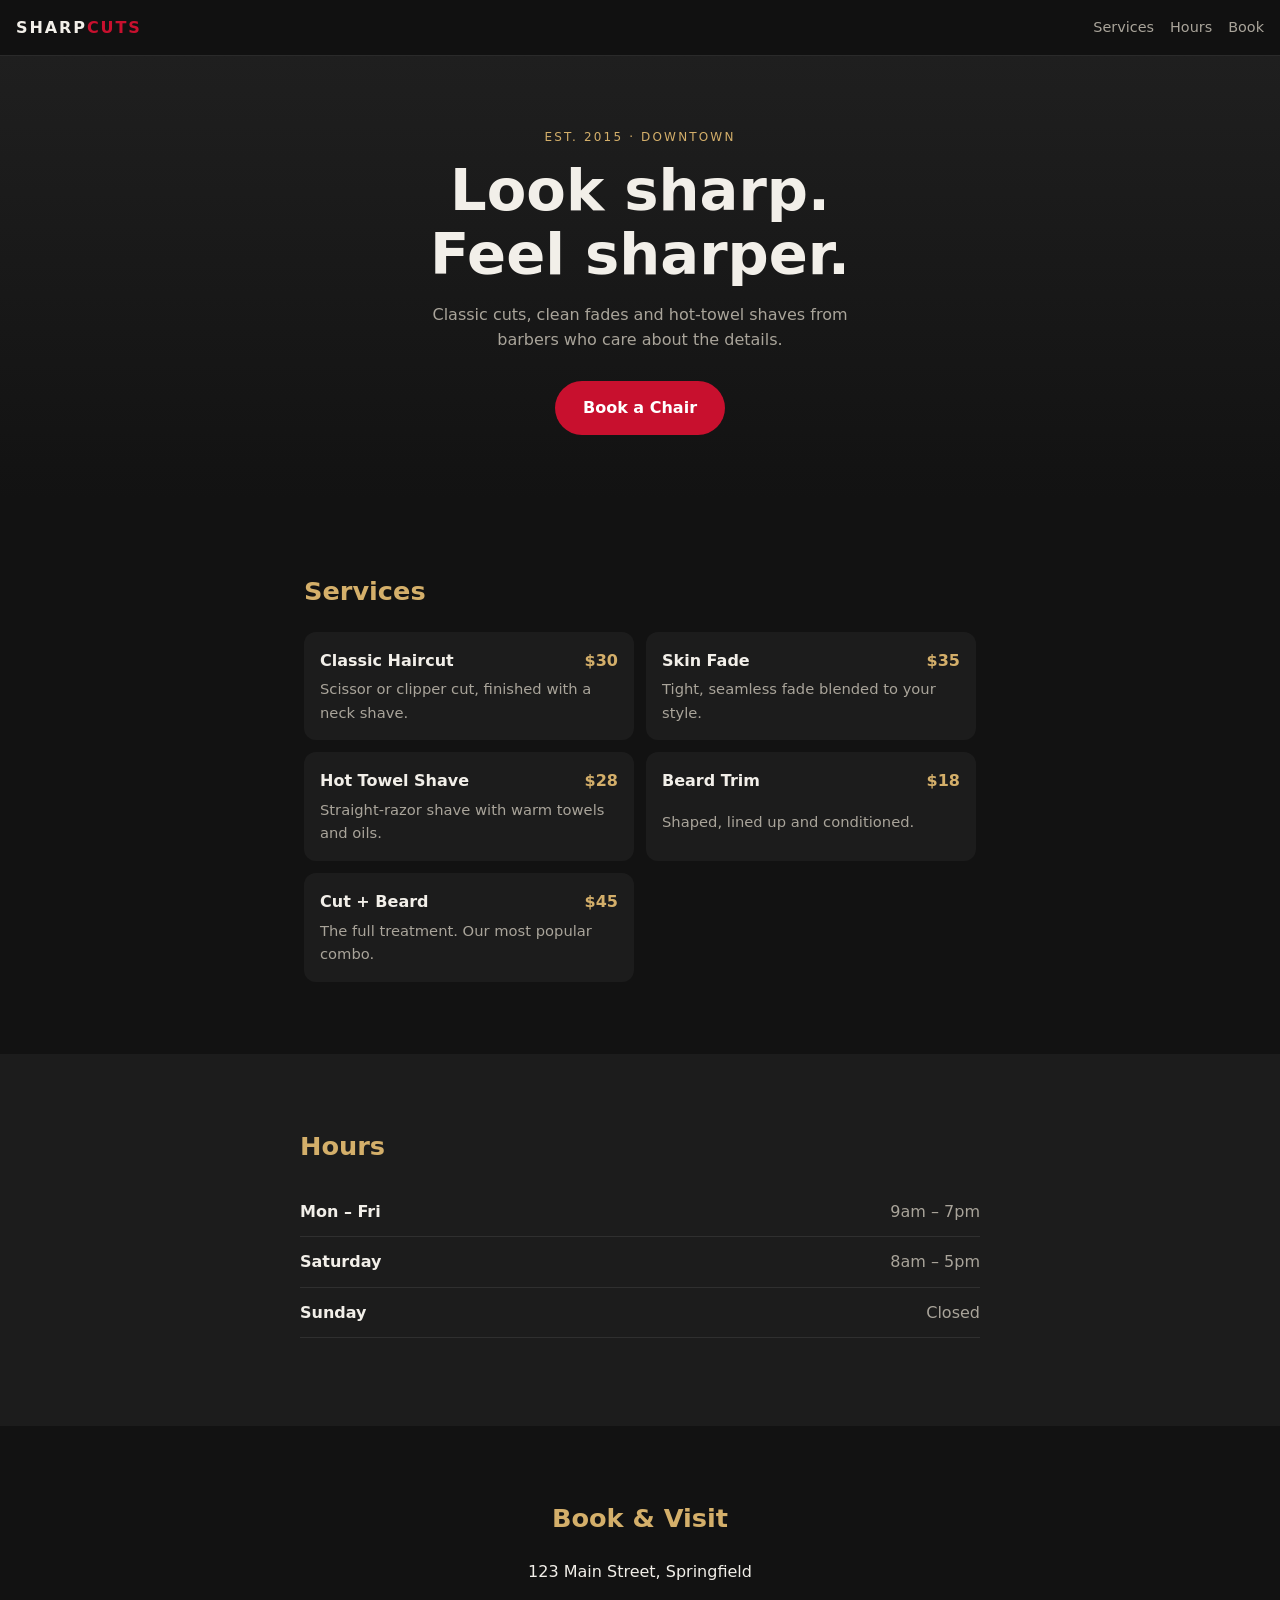
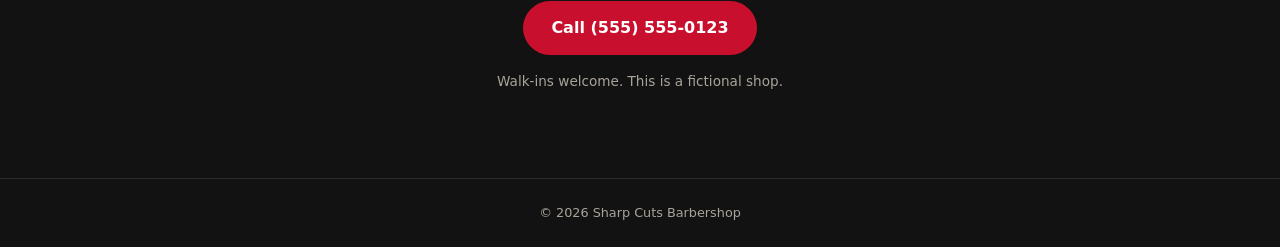
==== index.html @ c95cd63b "Add Sharp Cuts barbershop site Co-Authored-By: Claude Sonnet 5.5 <noreply@anthropic.com> Claude-Sess" ====
<!doctype html>
<html lang="en">
<head>
  <meta charset="utf-8">
  <meta name="viewport" content="width=device-width, initial-scale=1">
  <title>Sharp Cuts Barbershop</title>
  <meta name="description" content="Sharp Cuts — classic cuts, fades and hot-towel shaves.">
  <link rel="stylesheet" href="style.css">
</head>
<body>
  <header class="site-header">
    <a class="logo" href="#top">SHARP<span>CUTS</span></a>
    <nav>
      <a href="#services">Services</a>
      <a href="#hours">Hours</a>
      <a href="#contact">Book</a>
    </nav>
  </header>

  <main id="top">
    <section class="hero">
      <p class="eyebrow">Est. 2015 · Downtown</p>
      <h1>Look sharp.<br>Feel sharper.</h1>
      <p class="lead">Classic cuts, clean fades and hot-towel shaves from barbers who care about the details.</p>
      <a class="btn" href="#contact">Book a Chair</a>
    </section>

    <section id="services">
      <h2>Services</h2>
      <ul class="cards">
        <li><span>Classic Haircut</span><b>$30</b><p>Scissor or clipper cut, finished with a neck shave.</p></li>
        <li><span>Skin Fade</span><b>$35</b><p>Tight, seamless fade blended to your style.</p></li>
        <li><span>Hot Towel Shave</span><b>$28</b><p>Straight-razor shave with warm towels and oils.</p></li>
        <li><span>Beard Trim</span><b>$18</b><p>Shaped, lined up and conditioned.</p></li>
        <li><span>Cut + Beard</span><b>$45</b><p>The full treatment. Our most popular combo.</p></li>
      </ul>
    </section>

    <section id="hours" class="alt">
      <h2>Hours</h2>
      <dl class="hours">
        <div><dt>Mon – Fri</dt><dd>9am – 7pm</dd></div>
        <div><dt>Saturday</dt><dd>8am – 5pm</dd></div>
        <div><dt>Sunday</dt><dd>Closed</dd></div>
      </dl>
    </section>

    <section id="contact">
      <h2>Book &amp; Visit</h2>
      <p>123 Main Street, Springfield</p>
      <p><a class="btn" href="tel:5555550123">Call (555) 555-0123</a></p>
      <p class="note">Walk-ins welcome. This is a fictional shop.</p>
    </section>
  </main>

  <footer>© 2026 Sharp Cuts Barbershop</footer>
</body>
</html>
---- style.css ----
:root {
  --bg: #121212;
  --panel: #1c1c1c;
  --text: #f2efe9;
  --muted: #a9a49a;
  --accent: #c8102e;
  --gold: #d4af6a;
}

* { box-sizing: border-box; }

html { scroll-behavior: smooth; scroll-padding-top: 64px; }

body {
  margin: 0;
  background: var(--bg);
  color: var(--text);
  font-family: system-ui, -apple-system, "Segoe UI", Roboto, sans-serif;
  line-height: 1.6;
}

a { color: inherit; text-decoration: none; }

.site-header {
  position: sticky;
  top: 0;
  z-index: 10;
  display: flex;
  align-items: center;
  justify-content: space-between;
  padding: 0 16px;
  height: 56px;
  background: rgba(18, 18, 18, .95);
  border-bottom: 1px solid #2a2a2a;
}

.logo { font-weight: 800; letter-spacing: .12em; }
.logo span { color: var(--accent); }

nav { display: flex; gap: 16px; font-size: .9rem; color: var(--muted); }
nav a { padding: 8px 0; }

section { padding: 48px 20px; max-width: 720px; margin: 0 auto; }
.alt { max-width: none; background: var(--panel); }
.alt > * { max-width: 680px; margin-left: auto; margin-right: auto; }

.hero {
  max-width: none;
  text-align: center;
  padding: 72px 20px 64px;
  background: linear-gradient(180deg, #1f1f1f, var(--bg));
}

.eyebrow {
  color: var(--gold);
  text-transform: uppercase;
  letter-spacing: .18em;
  font-size: .75rem;
  margin: 0 0 12px;
}

h1 { font-size: clamp(2.2rem, 10vw, 3.6rem); line-height: 1.1; margin: 0 0 16px; }
h2 { font-size: 1.6rem; margin: 0 0 20px; color: var(--gold); }

.lead { color: var(--muted); max-width: 440px; margin: 0 auto 28px; }

.btn {
  display: inline-block;
  background: var(--accent);
  color: #fff;
  font-weight: 700;
  padding: 14px 28px;
  border-radius: 999px;
  min-height: 48px;
}
.btn:active { transform: scale(.97); }

.cards { list-style: none; margin: 0; padding: 0; display: grid; gap: 12px; }
.cards li {
  background: var(--panel);
  border-radius: 12px;
  padding: 16px;
  display: grid;
  grid-template-columns: 1fr auto;
  gap: 4px 12px;
}
.cards span { font-weight: 700; }
.cards b { color: var(--gold); }
.cards p { grid-column: 1 / -1; margin: 0; color: var(--muted); font-size: .92rem; }

.hours div {
  display: flex;
  justify-content: space-between;
  padding: 12px 0;
  border-bottom: 1px solid #2f2f2f;
}
.hours dt { font-weight: 600; }
.hours dd { margin: 0; color: var(--muted); }

#contact { text-align: center; }
.note { color: var(--muted); font-size: .85rem; }

footer {
  text-align: center;
  padding: 24px 16px;
  color: var(--muted);
  font-size: .8rem;
  border-top: 1px solid #2a2a2a;
}

@media (min-width: 640px) {
  .cards { grid-template-columns: 1fr 1fr; }
  section { padding: 72px 24px; }
}
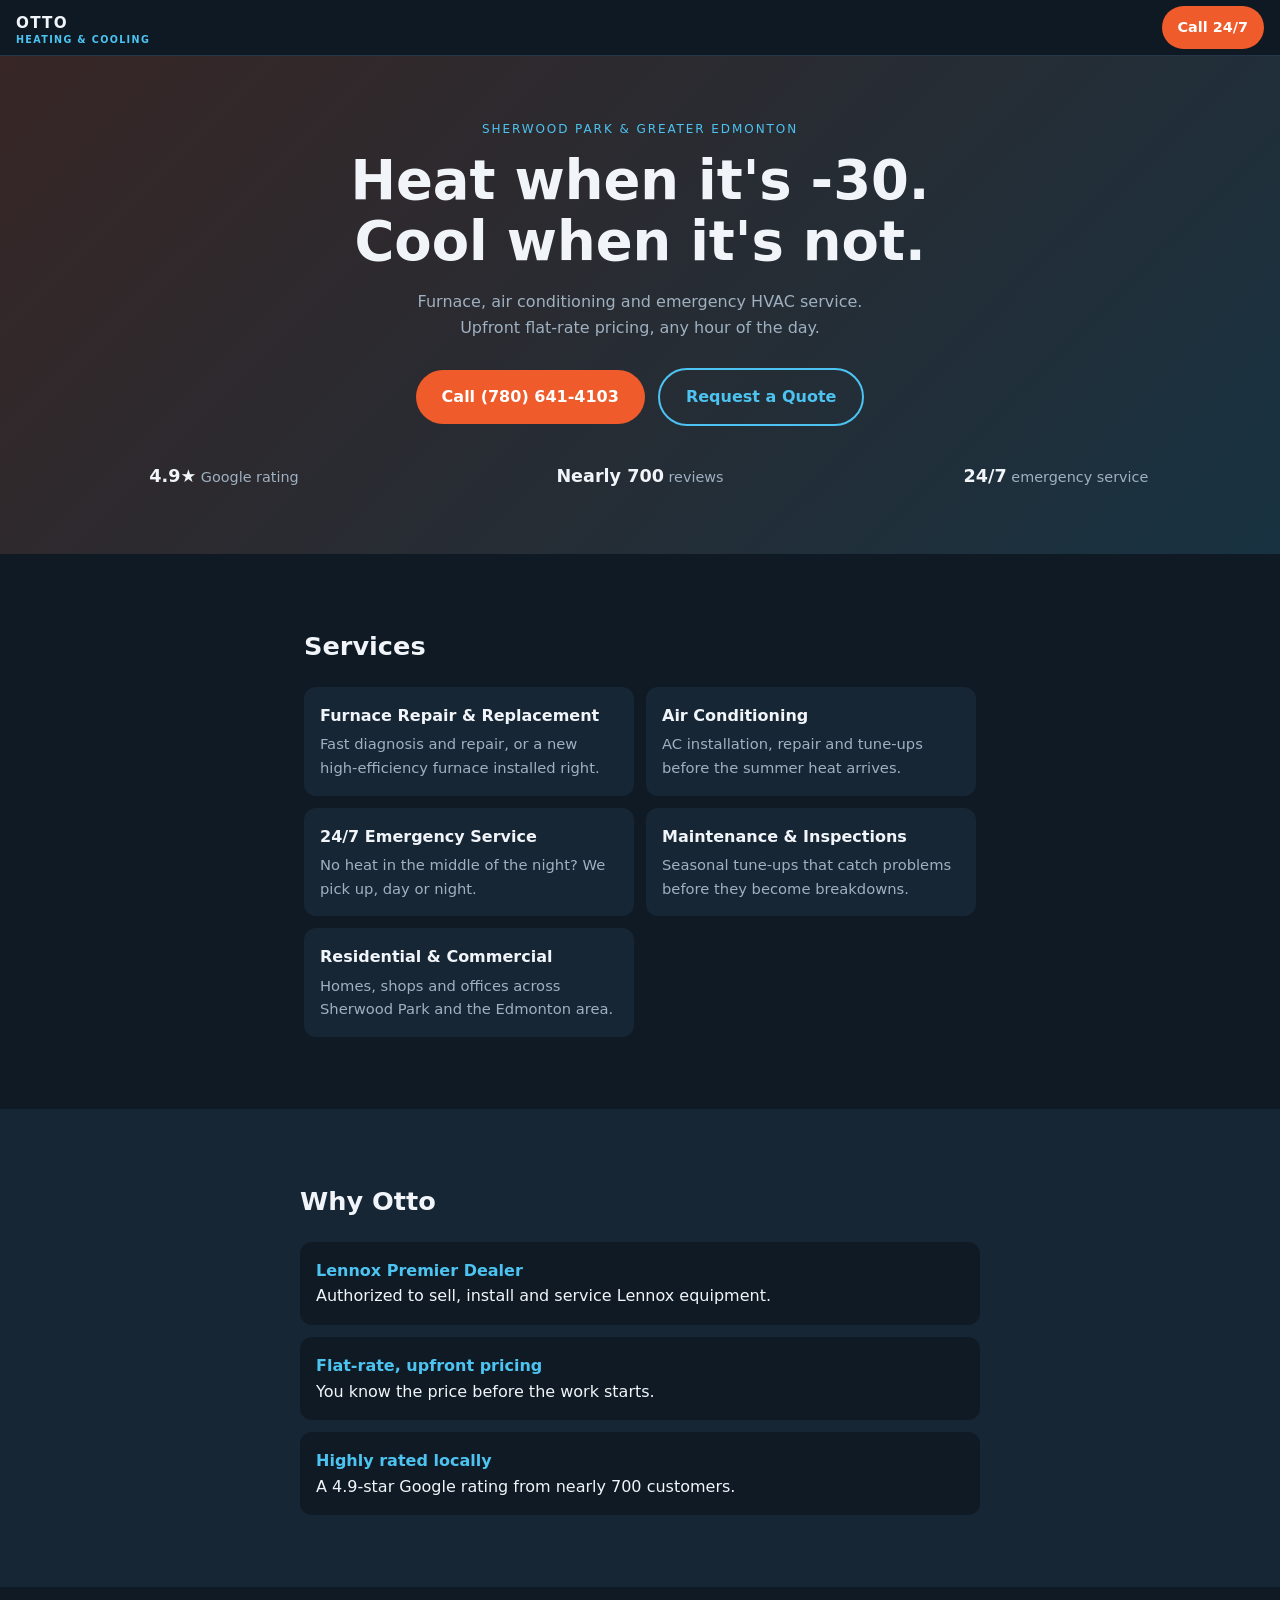
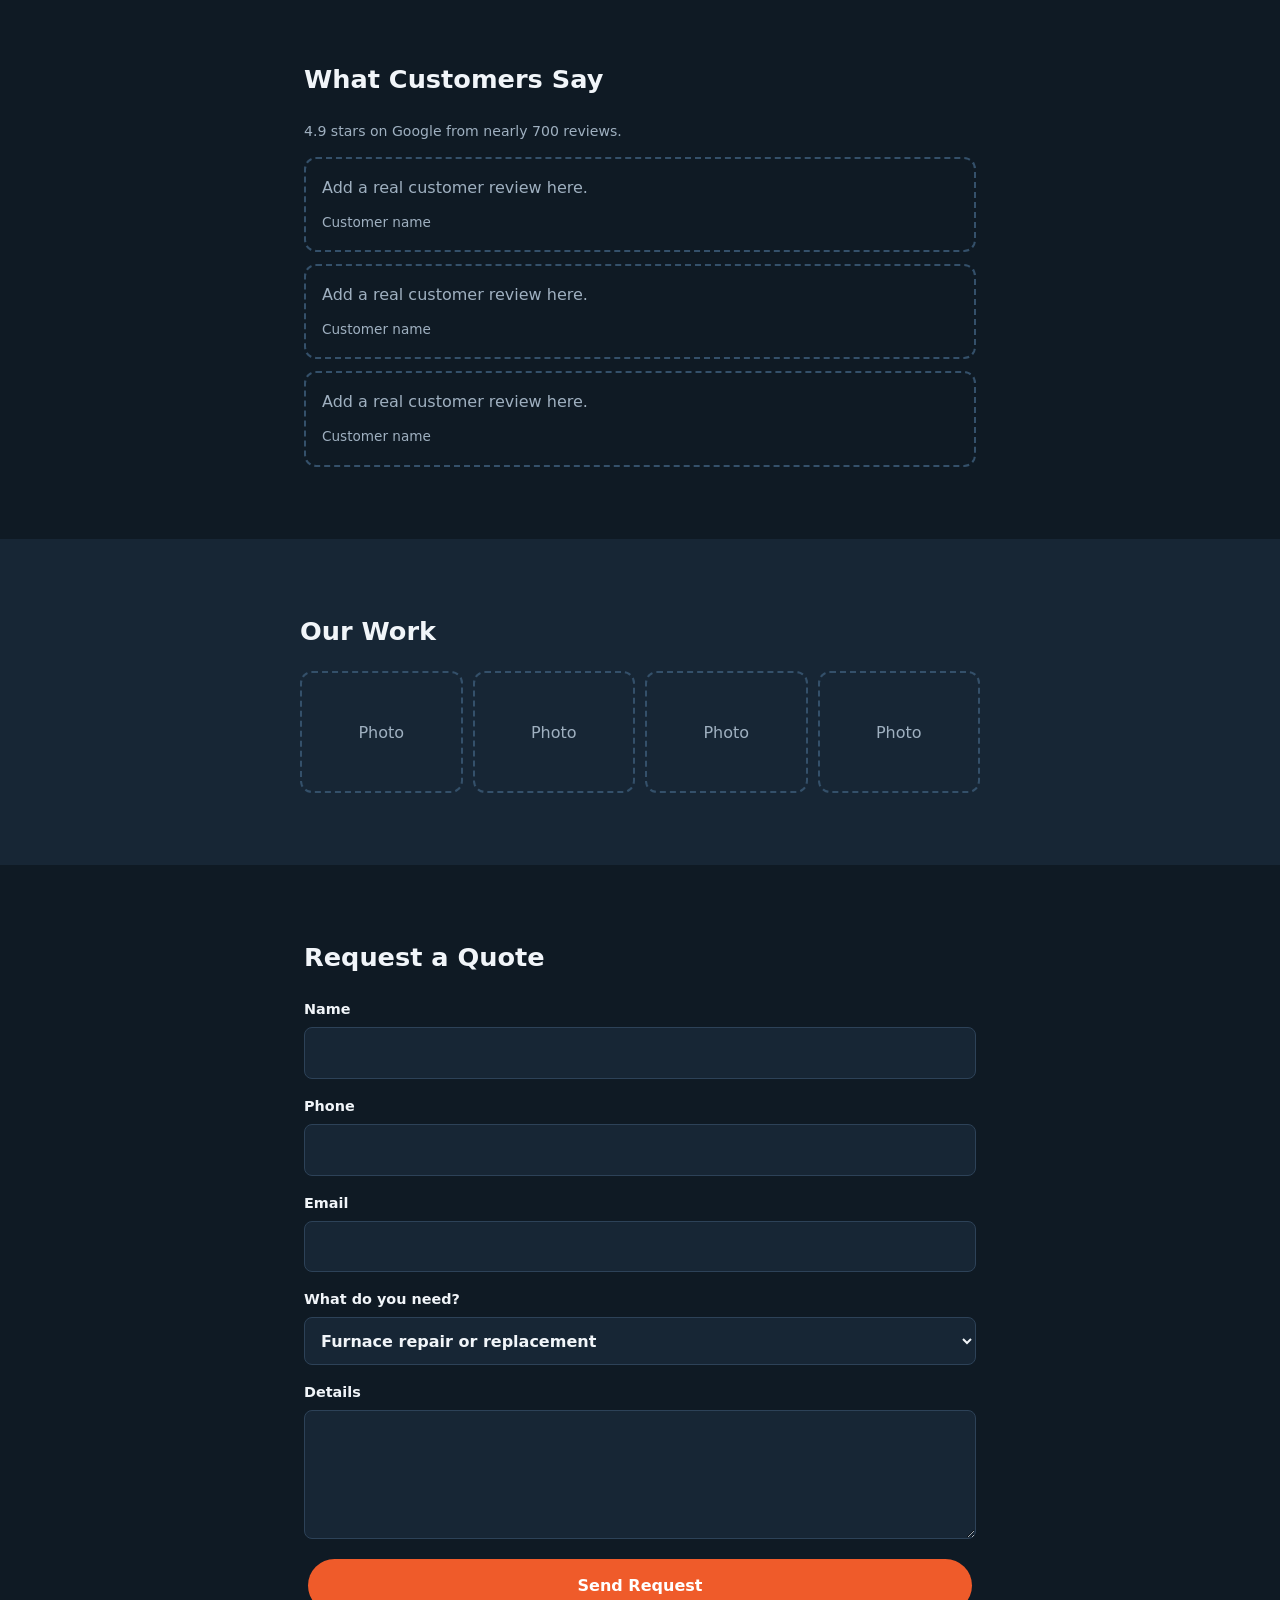
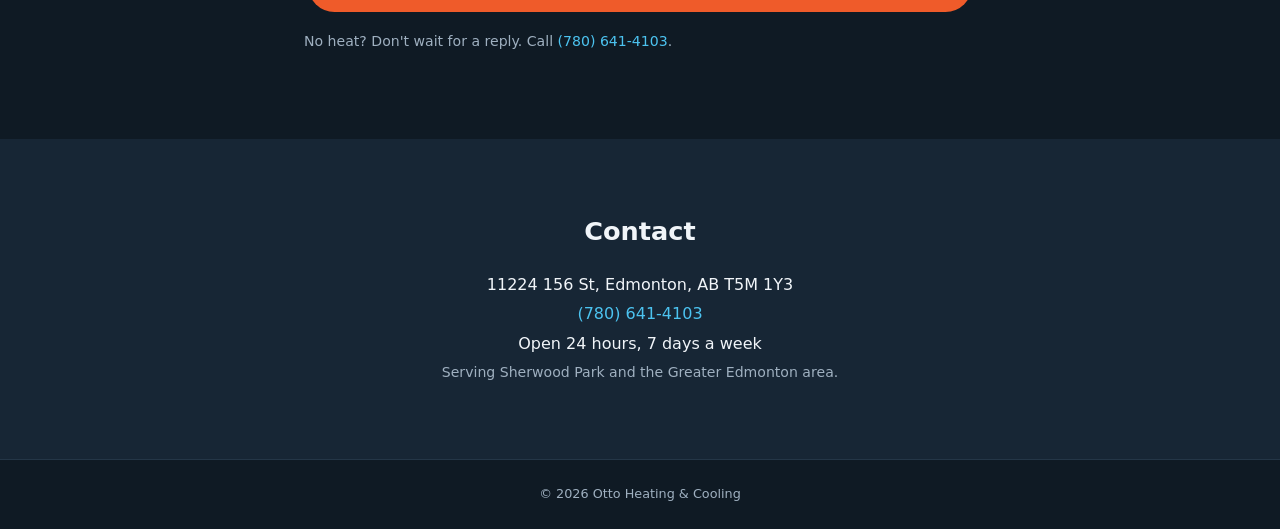
==== commit e83362ad: "Replace Sharp Cuts barbershop site with Otto Heating & Cooling Co-Authored-By: Claude Sonnet 5.5 <no" ====
--- a/index.html
+++ b/index.html
@@ -3,56 +3,99 @@
 <head>
   <meta charset="utf-8">
   <meta name="viewport" content="width=device-width, initial-scale=1">
-  <title>Sharp Cuts Barbershop</title>
-  <meta name="description" content="Sharp Cuts — classic cuts, fades and hot-towel shaves.">
+  <title>Otto Heating &amp; Cooling | HVAC in Sherwood Park &amp; Edmonton</title>
+  <meta name="description" content="24/7 furnace, air conditioning and HVAC service in Sherwood Park and Greater Edmonton. Lennox Premier Dealer. Upfront flat-rate pricing.">
   <link rel="stylesheet" href="style.css">
 </head>
 <body>
   <header class="site-header">
-    <a class="logo" href="#top">SHARP<span>CUTS</span></a>
-    <nav>
-      <a href="#services">Services</a>
-      <a href="#hours">Hours</a>
-      <a href="#contact">Book</a>
-    </nav>
+    <a class="logo" href="#top">OTTO<span>HEATING &amp; COOLING</span></a>
+    <a class="call-pill" href="tel:+17806414103" aria-label="Call Otto Heating and Cooling">Call 24/7</a>
   </header>
 
   <main id="top">
     <section class="hero">
-      <p class="eyebrow">Est. 2015 · Downtown</p>
-      <h1>Look sharp.<br>Feel sharper.</h1>
-      <p class="lead">Classic cuts, clean fades and hot-towel shaves from barbers who care about the details.</p>
-      <a class="btn" href="#contact">Book a Chair</a>
+      <p class="eyebrow">Sherwood Park &amp; Greater Edmonton</p>
+      <h1>Heat when it's -30.<br>Cool when it's not.</h1>
+      <p class="lead">Furnace, air conditioning and emergency HVAC service. Upfront flat-rate pricing, any hour of the day.</p>
+      <a class="btn" href="tel:+17806414103">Call (780) 641-4103</a>
+      <a class="btn ghost" href="#quote">Request a Quote</a>
+      <ul class="badges">
+        <li><b>4.9★</b> Google rating</li>
+        <li><b>Nearly 700</b> reviews</li>
+        <li><b>24/7</b> emergency service</li>
+      </ul>
     </section>
 
     <section id="services">
       <h2>Services</h2>
       <ul class="cards">
-        <li><span>Classic Haircut</span><b>$30</b><p>Scissor or clipper cut, finished with a neck shave.</p></li>
-        <li><span>Skin Fade</span><b>$35</b><p>Tight, seamless fade blended to your style.</p></li>
-        <li><span>Hot Towel Shave</span><b>$28</b><p>Straight-razor shave with warm towels and oils.</p></li>
-        <li><span>Beard Trim</span><b>$18</b><p>Shaped, lined up and conditioned.</p></li>
-        <li><span>Cut + Beard</span><b>$45</b><p>The full treatment. Our most popular combo.</p></li>
+        <li><span>Furnace Repair &amp; Replacement</span><p>Fast diagnosis and repair, or a new high-efficiency furnace installed right.</p></li>
+        <li><span>Air Conditioning</span><p>AC installation, repair and tune-ups before the summer heat arrives.</p></li>
+        <li><span>24/7 Emergency Service</span><p>No heat in the middle of the night? We pick up, day or night.</p></li>
+        <li><span>Maintenance &amp; Inspections</span><p>Seasonal tune-ups that catch problems before they become breakdowns.</p></li>
+        <li><span>Residential &amp; Commercial</span><p>Homes, shops and offices across Sherwood Park and the Edmonton area.</p></li>
       </ul>
     </section>
 
-    <section id="hours" class="alt">
-      <h2>Hours</h2>
-      <dl class="hours">
-        <div><dt>Mon – Fri</dt><dd>9am – 7pm</dd></div>
-        <div><dt>Saturday</dt><dd>8am – 5pm</dd></div>
-        <div><dt>Sunday</dt><dd>Closed</dd></div>
-      </dl>
+    <section class="alt">
+      <h2>Why Otto</h2>
+      <ul class="why">
+        <li><b>Lennox Premier Dealer</b> Authorized to sell, install and service Lennox equipment.</li>
+        <li><b>Flat-rate, upfront pricing</b> You know the price before the work starts.</li>
+        <li><b>Highly rated locally</b> A 4.9-star Google rating from nearly 700 customers.</li>
+      </ul>
     </section>
 
-    <section id="contact">
-      <h2>Book &amp; Visit</h2>
-      <p>123 Main Street, Springfield</p>
-      <p><a class="btn" href="tel:5555550123">Call (555) 555-0123</a></p>
-      <p class="note">Walk-ins welcome. This is a fictional shop.</p>
+    <section id="reviews">
+      <h2>What Customers Say</h2>
+      <p class="note">4.9 stars on Google from nearly 700 reviews.</p>
+      <!-- TODO: paste real Google reviews here, with the reviewer's permission/owner's OK. -->
+      <ul class="reviews">
+        <li class="placeholder"><p>Add a real customer review here.</p><span>Customer name</span></li>
+        <li class="placeholder"><p>Add a real customer review here.</p><span>Customer name</span></li>
+        <li class="placeholder"><p>Add a real customer review here.</p><span>Customer name</span></li>
+      </ul>
+    </section>
+
+    <section id="gallery" class="alt">
+      <h2>Our Work</h2>
+      <!-- TODO: drop photos into otto-hvac/images/ and swap these placeholders for <img> tags. -->
+      <div class="gallery">
+        <div class="ph">Photo</div><div class="ph">Photo</div><div class="ph">Photo</div><div class="ph">Photo</div>
+      </div>
+    </section>
+
+    <section id="quote">
+      <h2>Request a Quote</h2>
+      <form class="form" action="mailto:info@example.com" method="post" enctype="text/plain">
+        <label>Name <input type="text" name="name" autocomplete="name" required></label>
+        <label>Phone <input type="tel" name="phone" autocomplete="tel" required></label>
+        <label>Email <input type="email" name="email" autocomplete="email"></label>
+        <label>What do you need?
+          <select name="service">
+            <option>Furnace repair or replacement</option>
+            <option>Air conditioning</option>
+            <option>Emergency service</option>
+            <option>Maintenance</option>
+            <option>Something else</option>
+          </select>
+        </label>
+        <label>Details <textarea name="message" rows="4"></textarea></label>
+        <button class="btn" type="submit">Send Request</button>
+      </form>
+      <p class="note">No heat? Don't wait for a reply. Call <a href="tel:+17806414103">(780) 641-4103</a>.</p>
+    </section>
+
+    <section id="contact" class="alt">
+      <h2>Contact</h2>
+      <p>11224 156 St, Edmonton, AB T5M 1Y3</p>
+      <p><a href="tel:+17806414103">(780) 641-4103</a></p>
+      <p>Open 24 hours, 7 days a week</p>
+      <p class="note">Serving Sherwood Park and the Greater Edmonton area.</p>
     </section>
   </main>
 
-  <footer>© 2026 Sharp Cuts Barbershop</footer>
+  <footer>© 2026 Otto Heating &amp; Cooling</footer>
 </body>
 </html>
--- a/style.css
+++ b/style.css
@@ -1,14 +1,13 @@
 :root {
-  --bg: #121212;
-  --panel: #1c1c1c;
-  --text: #f2efe9;
-  --muted: #a9a49a;
-  --accent: #c8102e;
-  --gold: #d4af6a;
+  --bg: #0f1a24;
+  --panel: #172635;
+  --text: #f1f5f9;
+  --muted: #9fb0c0;
+  --fire: #ef5b2a;
+  --ice: #4cc3f0;
 }
 
 * { box-sizing: border-box; }
-
 html { scroll-behavior: smooth; scroll-padding-top: 64px; }
 
 body {
@@ -19,7 +18,7 @@
   line-height: 1.6;
 }
 
-a { color: inherit; text-decoration: none; }
+a { color: var(--ice); text-decoration: none; }
 
 .site-header {
   position: sticky;
@@ -30,15 +29,19 @@
   justify-content: space-between;
   padding: 0 16px;
   height: 56px;
-  background: rgba(18, 18, 18, .95);
-  border-bottom: 1px solid #2a2a2a;
+  background: rgba(15, 26, 36, .96);
+  border-bottom: 1px solid #243647;
 }
-
-.logo { font-weight: 800; letter-spacing: .12em; }
-.logo span { color: var(--accent); }
-
-nav { display: flex; gap: 16px; font-size: .9rem; color: var(--muted); }
-nav a { padding: 8px 0; }
+.logo { color: var(--text); font-weight: 800; letter-spacing: .08em; font-size: .95rem; }
+.logo span { display: block; font-size: .6rem; font-weight: 600; letter-spacing: .14em; color: var(--ice); line-height: 1; }
+.call-pill {
+  background: var(--fire);
+  color: #fff;
+  font-weight: 700;
+  padding: 10px 16px;
+  border-radius: 999px;
+  font-size: .9rem;
+}
 
 section { padding: 48px 20px; max-width: 720px; margin: 0 auto; }
 .alt { max-width: none; background: var(--panel); }
@@ -47,68 +50,87 @@
 .hero {
   max-width: none;
   text-align: center;
-  padding: 72px 20px 64px;
-  background: linear-gradient(180deg, #1f1f1f, var(--bg));
+  padding: 64px 20px;
+  background: linear-gradient(135deg, rgba(239,91,42,.18), rgba(76,195,240,.14)), var(--bg);
 }
-
-.eyebrow {
-  color: var(--gold);
-  text-transform: uppercase;
-  letter-spacing: .18em;
-  font-size: .75rem;
-  margin: 0 0 12px;
-}
-
-h1 { font-size: clamp(2.2rem, 10vw, 3.6rem); line-height: 1.1; margin: 0 0 16px; }
-h2 { font-size: 1.6rem; margin: 0 0 20px; color: var(--gold); }
-
-.lead { color: var(--muted); max-width: 440px; margin: 0 auto 28px; }
+.eyebrow { color: var(--ice); text-transform: uppercase; letter-spacing: .16em; font-size: .75rem; margin: 0 0 12px; }
+h1 { font-size: clamp(2rem, 9vw, 3.4rem); line-height: 1.12; margin: 0 0 16px; }
+h2 { font-size: 1.6rem; margin: 0 0 20px; }
+.lead { color: var(--muted); max-width: 460px; margin: 0 auto 24px; }
 
 .btn {
   display: inline-block;
-  background: var(--accent);
+  background: var(--fire);
   color: #fff;
+  font: inherit;
   font-weight: 700;
-  padding: 14px 28px;
+  padding: 14px 26px;
+  border: 0;
   border-radius: 999px;
   min-height: 48px;
+  margin: 4px;
+  cursor: pointer;
 }
+.btn.ghost { background: transparent; border: 2px solid var(--ice); color: var(--ice); }
 .btn:active { transform: scale(.97); }
 
-.cards { list-style: none; margin: 0; padding: 0; display: grid; gap: 12px; }
-.cards li {
+.badges {
+  list-style: none;
+  padding: 0;
+  margin: 32px 0 0;
+  display: grid;
+  gap: 8px;
+  color: var(--muted);
+  font-size: .9rem;
+}
+.badges b { color: var(--text); font-size: 1.1rem; }
+
+.cards, .why, .reviews { list-style: none; margin: 0 auto; padding: 0; display: grid; gap: 12px; }
+.cards li, .why li, .reviews li { background: var(--panel); border-radius: 12px; padding: 16px; }
+.alt .why li { background: var(--bg); }
+.cards span { font-weight: 700; display: block; }
+.cards p { margin: 4px 0 0; color: var(--muted); font-size: .92rem; }
+.why b { display: block; color: var(--ice); }
+
+.reviews .placeholder { border: 2px dashed #34506a; background: transparent; color: var(--muted); }
+.reviews p { margin: 0 0 8px; }
+.reviews span { font-size: .85rem; color: var(--muted); }
+
+.gallery { display: grid; grid-template-columns: 1fr 1fr; gap: 10px; }
+.ph {
+  aspect-ratio: 4 / 3;
+  display: grid;
+  place-items: center;
+  border: 2px dashed #34506a;
+  border-radius: 12px;
+  color: var(--muted);
+}
+.gallery img { width: 100%; height: 100%; object-fit: cover; border-radius: 12px; }
+
+.form { display: grid; gap: 16px; }
+.form label { display: grid; gap: 6px; font-size: .9rem; font-weight: 600; }
+.form input, .form select, .form textarea {
+  width: 100%;
+  font: inherit;
+  font-size: 16px; /* prevents iOS zoom on focus */
+  color: var(--text);
   background: var(--panel);
-  border-radius: 12px;
-  padding: 16px;
-  display: grid;
-  grid-template-columns: 1fr auto;
-  gap: 4px 12px;
+  border: 1px solid #2d4258;
+  border-radius: 8px;
+  padding: 12px;
+  min-height: 48px;
 }
-.cards span { font-weight: 700; }
-.cards b { color: var(--gold); }
-.cards p { grid-column: 1 / -1; margin: 0; color: var(--muted); font-size: .92rem; }
-
-.hours div {
-  display: flex;
-  justify-content: space-between;
-  padding: 12px 0;
-  border-bottom: 1px solid #2f2f2f;
-}
-.hours dt { font-weight: 600; }
-.hours dd { margin: 0; color: var(--muted); }
+.form input:focus, .form select:focus, .form textarea:focus { outline: 2px solid var(--ice); outline-offset: 1px; }
 
 #contact { text-align: center; }
-.note { color: var(--muted); font-size: .85rem; }
+#contact p { margin: 4px auto; }
+.note { color: var(--muted); font-size: .88rem; }
 
-footer {
-  text-align: center;
-  padding: 24px 16px;
-  color: var(--muted);
-  font-size: .8rem;
-  border-top: 1px solid #2a2a2a;
-}
+footer { text-align: center; padding: 24px 16px; color: var(--muted); font-size: .8rem; border-top: 1px solid #243647; }
 
 @media (min-width: 640px) {
   .cards { grid-template-columns: 1fr 1fr; }
+  .badges { grid-template-columns: repeat(3, 1fr); }
+  .gallery { grid-template-columns: repeat(4, 1fr); }
   section { padding: 72px 24px; }
 }
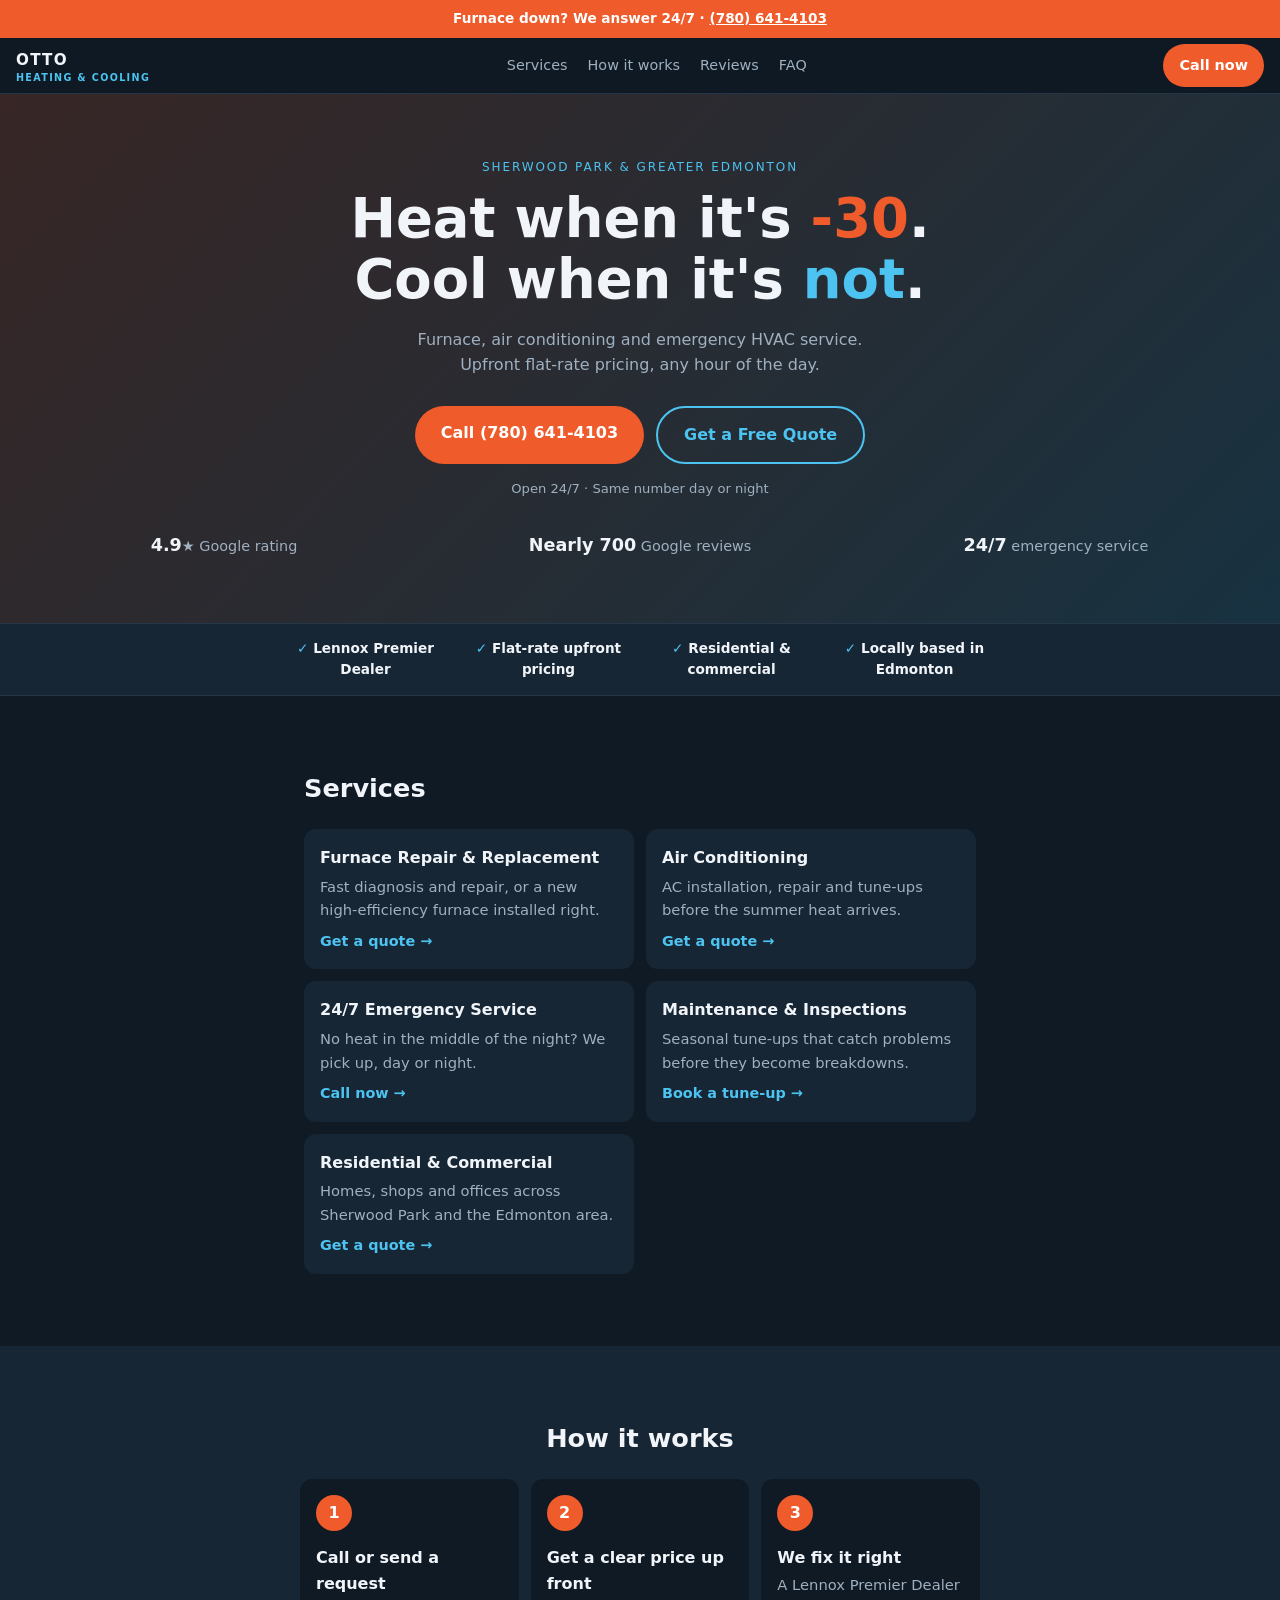
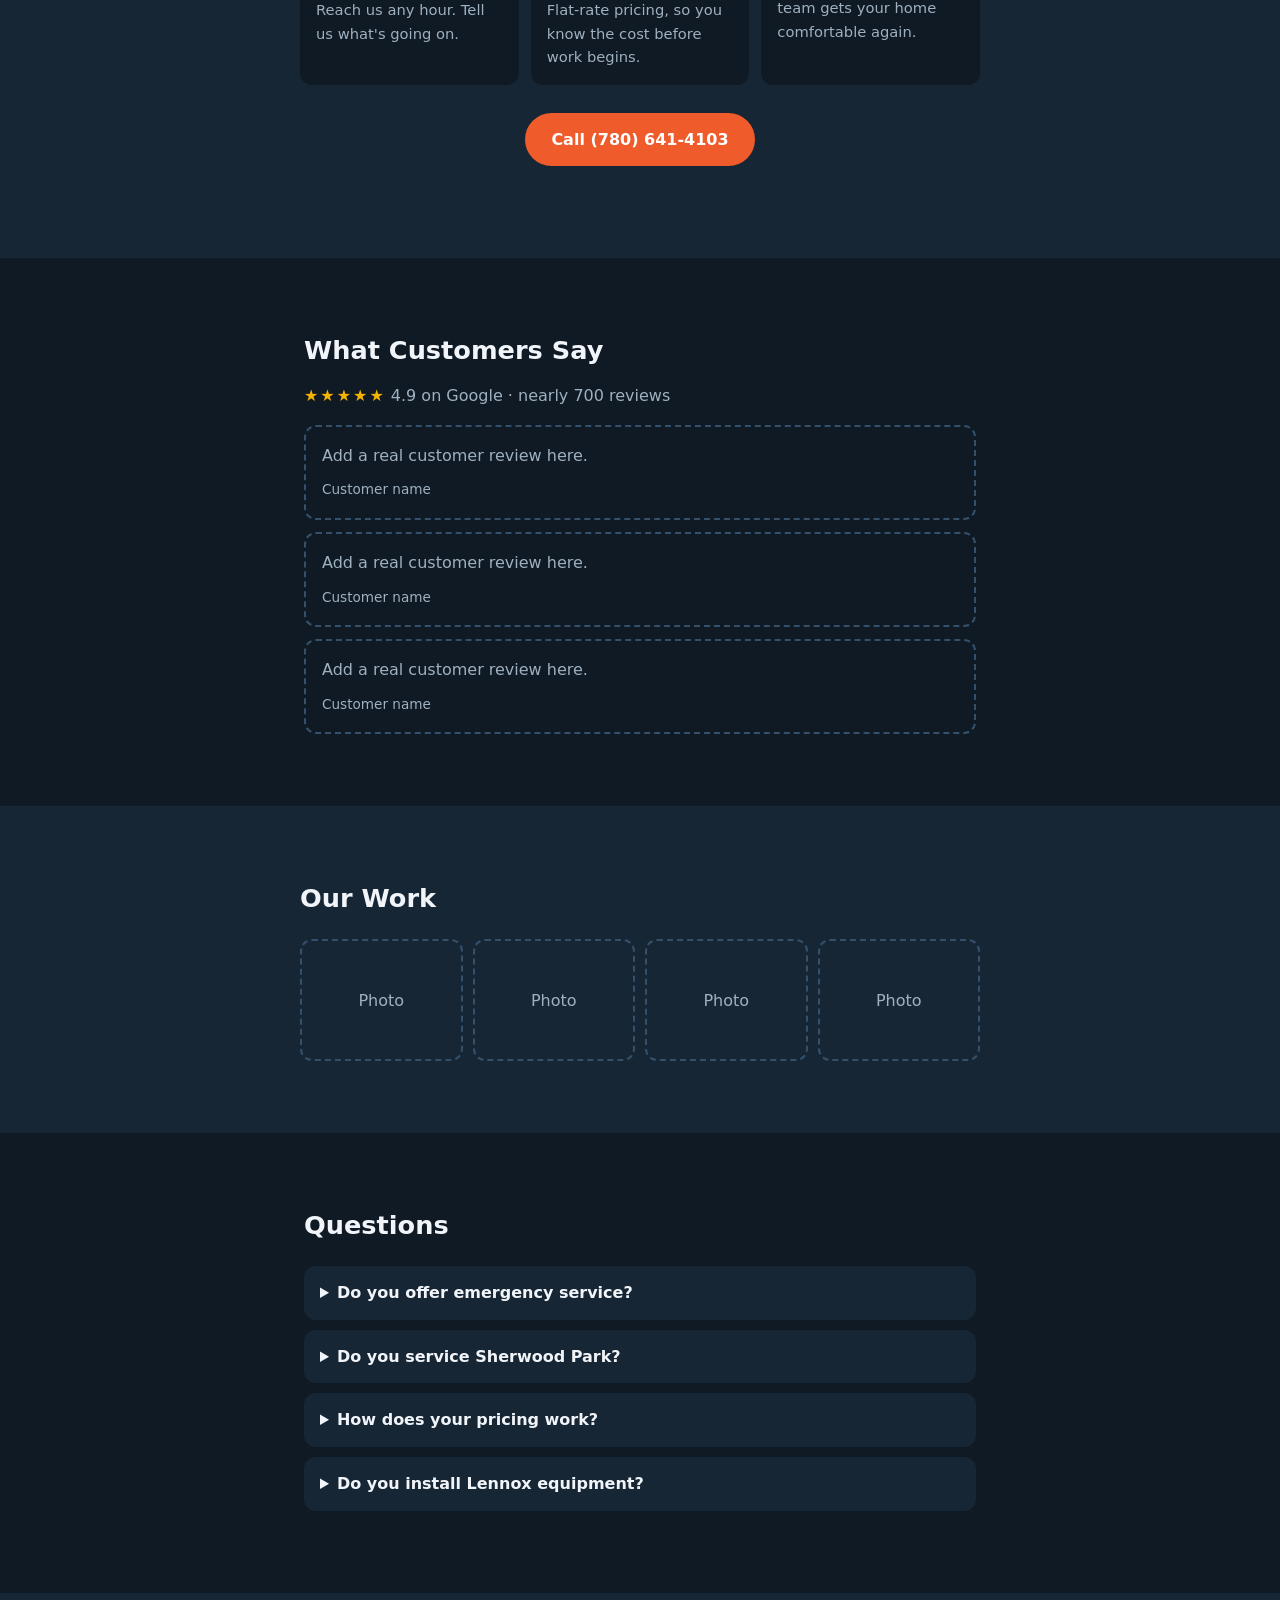
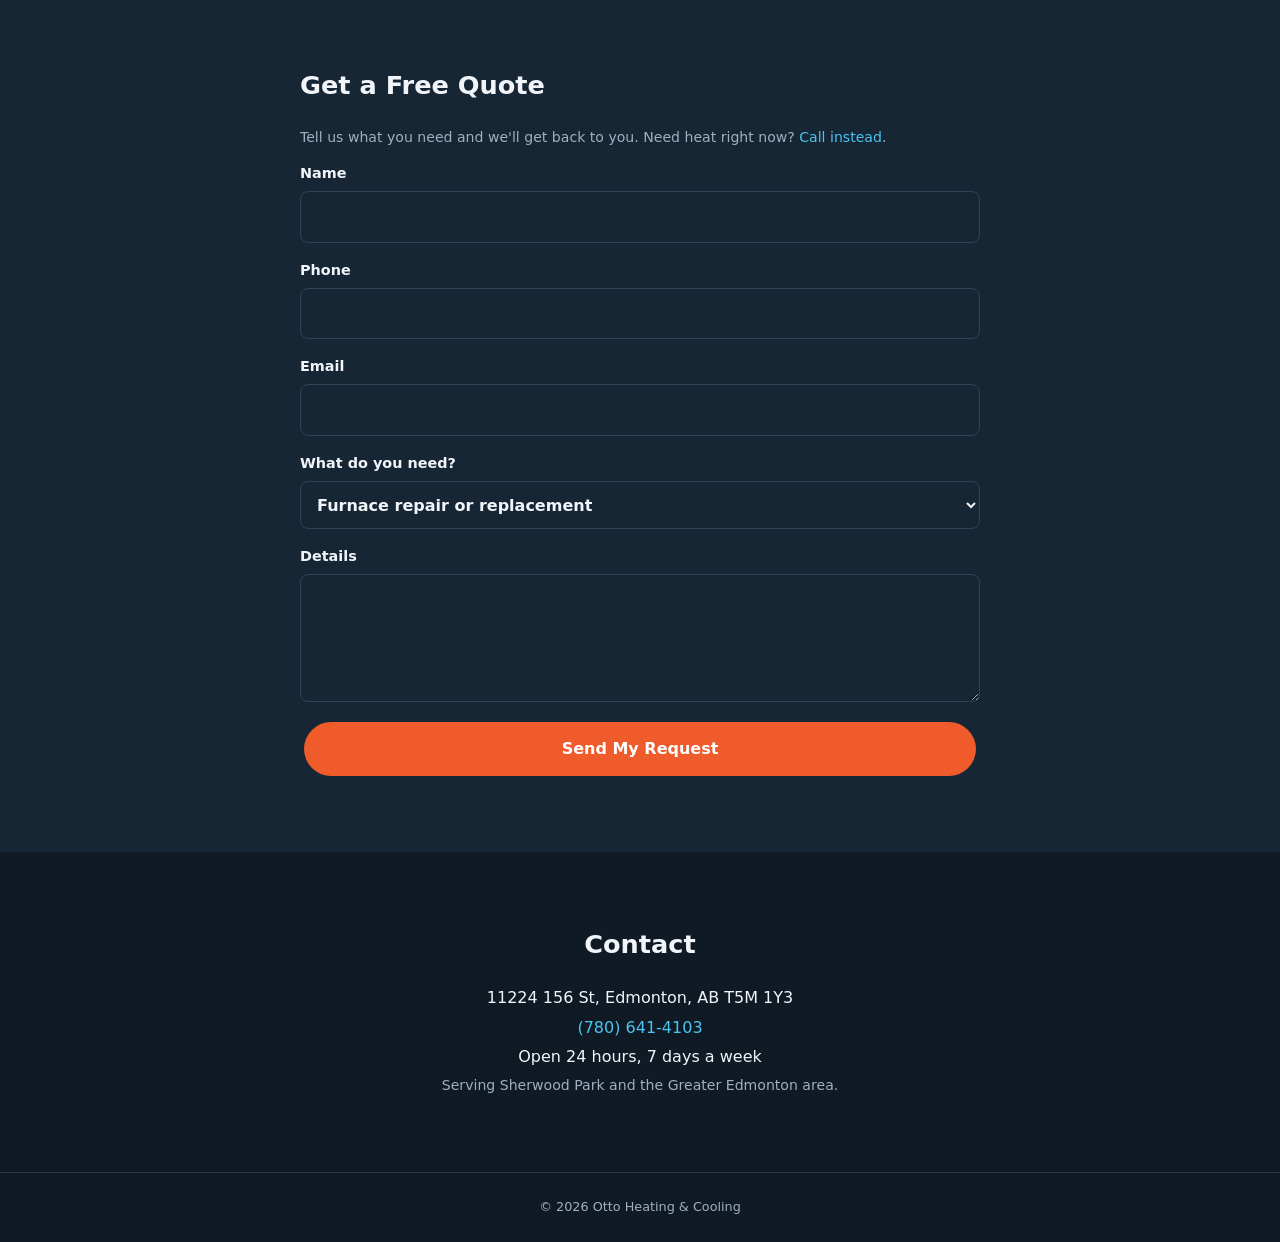
==== commit a66c2e63: "Add animations and conversion-focused sections to Otto site Co-Authored-By: Claude Sonnet 5.5 <norep" ====
--- a/index.html
+++ b/index.html
@@ -6,69 +6,102 @@
   <title>Otto Heating &amp; Cooling | HVAC in Sherwood Park &amp; Edmonton</title>
   <meta name="description" content="24/7 furnace, air conditioning and HVAC service in Sherwood Park and Greater Edmonton. Lennox Premier Dealer. Upfront flat-rate pricing.">
   <link rel="stylesheet" href="style.css">
+  <script src="script.js" defer></script>
 </head>
 <body>
+  <div class="topbar">Furnace down? We answer 24/7 · <a href="tel:+17806414103">(780) 641-4103</a></div>
+
   <header class="site-header">
     <a class="logo" href="#top">OTTO<span>HEATING &amp; COOLING</span></a>
-    <a class="call-pill" href="tel:+17806414103" aria-label="Call Otto Heating and Cooling">Call 24/7</a>
+    <nav class="nav" aria-label="Main">
+      <a href="#services">Services</a>
+      <a href="#how">How it works</a>
+      <a href="#reviews">Reviews</a>
+      <a href="#faq">FAQ</a>
+    </nav>
+    <a class="call-pill" href="tel:+17806414103" aria-label="Call Otto Heating and Cooling">Call now</a>
   </header>
 
   <main id="top">
     <section class="hero">
-      <p class="eyebrow">Sherwood Park &amp; Greater Edmonton</p>
-      <h1>Heat when it's -30.<br>Cool when it's not.</h1>
-      <p class="lead">Furnace, air conditioning and emergency HVAC service. Upfront flat-rate pricing, any hour of the day.</p>
-      <a class="btn" href="tel:+17806414103">Call (780) 641-4103</a>
-      <a class="btn ghost" href="#quote">Request a Quote</a>
-      <ul class="badges">
-        <li><b>4.9★</b> Google rating</li>
-        <li><b>Nearly 700</b> reviews</li>
+      <p class="eyebrow fade-in">Sherwood Park &amp; Greater Edmonton</p>
+      <h1 class="fade-in d1">Heat when it's <span class="fire">-30</span>.<br>Cool when it's <span class="ice">not</span>.</h1>
+      <p class="lead fade-in d2">Furnace, air conditioning and emergency HVAC service. Upfront flat-rate pricing, any hour of the day.</p>
+      <div class="cta fade-in d3">
+        <a class="btn pulse" href="tel:+17806414103">Call (780) 641-4103</a>
+        <a class="btn ghost" href="#quote">Get a Free Quote</a>
+      </div>
+      <p class="micro fade-in d3">Open 24/7 · Same number day or night</p>
+      <ul class="badges fade-in d4">
+        <li><b>4.9</b>★ Google rating</li>
+        <li><b>Nearly 700</b> Google reviews</li>
         <li><b>24/7</b> emergency service</li>
       </ul>
     </section>
 
-    <section id="services">
-      <h2>Services</h2>
-      <ul class="cards">
-        <li><span>Furnace Repair &amp; Replacement</span><p>Fast diagnosis and repair, or a new high-efficiency furnace installed right.</p></li>
-        <li><span>Air Conditioning</span><p>AC installation, repair and tune-ups before the summer heat arrives.</p></li>
-        <li><span>24/7 Emergency Service</span><p>No heat in the middle of the night? We pick up, day or night.</p></li>
-        <li><span>Maintenance &amp; Inspections</span><p>Seasonal tune-ups that catch problems before they become breakdowns.</p></li>
-        <li><span>Residential &amp; Commercial</span><p>Homes, shops and offices across Sherwood Park and the Edmonton area.</p></li>
+    <section class="trust">
+      <ul class="trust-row reveal">
+        <li>Lennox Premier Dealer</li>
+        <li>Flat-rate upfront pricing</li>
+        <li>Residential &amp; commercial</li>
+        <li>Locally based in Edmonton</li>
       </ul>
     </section>
 
-    <section class="alt">
-      <h2>Why Otto</h2>
-      <ul class="why">
-        <li><b>Lennox Premier Dealer</b> Authorized to sell, install and service Lennox equipment.</li>
-        <li><b>Flat-rate, upfront pricing</b> You know the price before the work starts.</li>
-        <li><b>Highly rated locally</b> A 4.9-star Google rating from nearly 700 customers.</li>
+    <section id="services">
+      <h2 class="reveal">Services</h2>
+      <ul class="cards">
+        <li class="reveal"><span>Furnace Repair &amp; Replacement</span><p>Fast diagnosis and repair, or a new high-efficiency furnace installed right.</p><a href="#quote">Get a quote →</a></li>
+        <li class="reveal"><span>Air Conditioning</span><p>AC installation, repair and tune-ups before the summer heat arrives.</p><a href="#quote">Get a quote →</a></li>
+        <li class="reveal"><span>24/7 Emergency Service</span><p>No heat in the middle of the night? We pick up, day or night.</p><a href="tel:+17806414103">Call now →</a></li>
+        <li class="reveal"><span>Maintenance &amp; Inspections</span><p>Seasonal tune-ups that catch problems before they become breakdowns.</p><a href="#quote">Book a tune-up →</a></li>
+        <li class="reveal"><span>Residential &amp; Commercial</span><p>Homes, shops and offices across Sherwood Park and the Edmonton area.</p><a href="#quote">Get a quote →</a></li>
       </ul>
     </section>
 
+    <section id="how" class="alt">
+      <h2 class="reveal">How it works</h2>
+      <ol class="steps">
+        <li class="reveal"><b>1</b><div><strong>Call or send a request</strong><p>Reach us any hour. Tell us what's going on.</p></div></li>
+        <li class="reveal"><b>2</b><div><strong>Get a clear price up front</strong><p>Flat-rate pricing, so you know the cost before work begins.</p></div></li>
+        <li class="reveal"><b>3</b><div><strong>We fix it right</strong><p>A Lennox Premier Dealer team gets your home comfortable again.</p></div></li>
+      </ol>
+      <p class="reveal"><a class="btn" href="tel:+17806414103">Call (780) 641-4103</a></p>
+    </section>
+
     <section id="reviews">
-      <h2>What Customers Say</h2>
-      <p class="note">4.9 stars on Google from nearly 700 reviews.</p>
-      <!-- TODO: paste real Google reviews here, with the reviewer's permission/owner's OK. -->
+      <h2 class="reveal">What Customers Say</h2>
+      <p class="rating reveal"><span class="stars" aria-hidden="true">★★★★★</span> 4.9 on Google · nearly 700 reviews</p>
+      <!-- TODO: paste real Google reviews here, with the owner's OK. -->
       <ul class="reviews">
-        <li class="placeholder"><p>Add a real customer review here.</p><span>Customer name</span></li>
-        <li class="placeholder"><p>Add a real customer review here.</p><span>Customer name</span></li>
-        <li class="placeholder"><p>Add a real customer review here.</p><span>Customer name</span></li>
+        <li class="placeholder reveal"><p>Add a real customer review here.</p><span>Customer name</span></li>
+        <li class="placeholder reveal"><p>Add a real customer review here.</p><span>Customer name</span></li>
+        <li class="placeholder reveal"><p>Add a real customer review here.</p><span>Customer name</span></li>
       </ul>
     </section>
 
     <section id="gallery" class="alt">
-      <h2>Our Work</h2>
-      <!-- TODO: drop photos into otto-hvac/images/ and swap these placeholders for <img> tags. -->
+      <h2 class="reveal">Our Work</h2>
+      <!-- TODO: drop photos into an images/ folder and swap these placeholders for <img> tags. -->
       <div class="gallery">
-        <div class="ph">Photo</div><div class="ph">Photo</div><div class="ph">Photo</div><div class="ph">Photo</div>
+        <div class="ph reveal">Photo</div><div class="ph reveal">Photo</div><div class="ph reveal">Photo</div><div class="ph reveal">Photo</div>
       </div>
     </section>
 
-    <section id="quote">
-      <h2>Request a Quote</h2>
-      <form class="form" action="mailto:info@example.com" method="post" enctype="text/plain">
+    <section id="faq">
+      <h2 class="reveal">Questions</h2>
+      <div class="faq reveal">
+        <details><summary>Do you offer emergency service?</summary><p>Yes. We're open 24 hours a day, 7 days a week. Call (780) 641-4103.</p></details>
+        <details><summary>Do you service Sherwood Park?</summary><p>Yes. We're based in Edmonton and serve Sherwood Park and the Greater Edmonton area.</p></details>
+        <details><summary>How does your pricing work?</summary><p>We use flat-rate, upfront pricing, so you know the price before the work starts.</p></details>
+        <details><summary>Do you install Lennox equipment?</summary><p>Yes. We're a Lennox Premier Dealer.</p></details>
+      </div>
+    </section>
+
+    <section id="quote" class="alt">
+      <h2 class="reveal">Get a Free Quote</h2>
+      <p class="note reveal">Tell us what you need and we'll get back to you. Need heat right now? <a href="tel:+17806414103">Call instead</a>.</p>
+      <form class="form reveal" id="quote-form" action="mailto:info@example.com" method="post" enctype="text/plain">
         <label>Name <input type="text" name="name" autocomplete="name" required></label>
         <label>Phone <input type="tel" name="phone" autocomplete="tel" required></label>
         <label>Email <input type="email" name="email" autocomplete="email"></label>
@@ -82,20 +115,21 @@
           </select>
         </label>
         <label>Details <textarea name="message" rows="4"></textarea></label>
-        <button class="btn" type="submit">Send Request</button>
+        <button class="btn" type="submit">Send My Request</button>
       </form>
-      <p class="note">No heat? Don't wait for a reply. Call <a href="tel:+17806414103">(780) 641-4103</a>.</p>
     </section>
 
-    <section id="contact" class="alt">
-      <h2>Contact</h2>
-      <p>11224 156 St, Edmonton, AB T5M 1Y3</p>
-      <p><a href="tel:+17806414103">(780) 641-4103</a></p>
-      <p>Open 24 hours, 7 days a week</p>
-      <p class="note">Serving Sherwood Park and the Greater Edmonton area.</p>
+    <section id="contact">
+      <h2 class="reveal">Contact</h2>
+      <p class="reveal">11224 156 St, Edmonton, AB T5M 1Y3</p>
+      <p class="reveal"><a href="tel:+17806414103">(780) 641-4103</a></p>
+      <p class="reveal">Open 24 hours, 7 days a week</p>
+      <p class="note reveal">Serving Sherwood Park and the Greater Edmonton area.</p>
     </section>
   </main>
 
   <footer>© 2026 Otto Heating &amp; Cooling</footer>
+
+  <a class="sticky-call" href="tel:+17806414103" aria-label="Call Otto Heating and Cooling now">📞 Call now · 24/7</a>
 </body>
 </html>
--- a/style.css
+++ b/style.css
@@ -134,3 +134,102 @@
   .gallery { grid-template-columns: repeat(4, 1fr); }
   section { padding: 72px 24px; }
 }
+
+/* ---- Conversion + animation additions ---- */
+body { padding-bottom: 72px; } /* room for the sticky call bar on phones */
+
+.topbar {
+  background: var(--fire);
+  color: #fff;
+  text-align: center;
+  font-size: .85rem;
+  font-weight: 600;
+  padding: 8px 12px;
+}
+.topbar a { color: #fff; text-decoration: underline; }
+
+.nav { display: none; gap: 20px; font-size: .9rem; }
+.nav a { color: var(--muted); }
+.nav a:hover { color: var(--text); }
+
+.fire { color: var(--fire); }
+.ice { color: var(--ice); }
+.cta { display: flex; flex-wrap: wrap; justify-content: center; gap: 4px; }
+.micro { color: var(--muted); font-size: .82rem; margin: 10px 0 0; }
+
+/* Hero entrance */
+.fade-in { opacity: 0; transform: translateY(14px); animation: rise .7s ease forwards; }
+.fade-in.d1 { animation-delay: .1s; }
+.fade-in.d2 { animation-delay: .2s; }
+.fade-in.d3 { animation-delay: .3s; }
+.fade-in.d4 { animation-delay: .4s; }
+@keyframes rise { to { opacity: 1; transform: none; } }
+
+/* Gentle pulse on the main call button */
+.btn.pulse { animation: pulse 2.4s ease-out infinite; }
+@keyframes pulse {
+  0% { box-shadow: 0 0 0 0 rgba(239, 91, 42, .55); }
+  70%, 100% { box-shadow: 0 0 0 16px rgba(239, 91, 42, 0); }
+}
+.btn { transition: transform .15s ease, filter .15s ease; }
+.btn:hover { filter: brightness(1.1); }
+
+/* Scroll reveal (only active when script.js adds .js-reveal) */
+.js-reveal .reveal { opacity: 0; transform: translateY(18px); transition: opacity .6s ease, transform .6s ease; }
+.js-reveal .reveal.in { opacity: 1; transform: none; }
+
+.cards li { transition: transform .2s ease, box-shadow .2s ease; }
+.cards li:hover { transform: translateY(-3px); box-shadow: 0 8px 24px rgba(0, 0, 0, .3); }
+.cards li a { display: inline-block; margin-top: 8px; font-weight: 600; font-size: .9rem; }
+
+/* Trust strip */
+.trust { padding: 0 20px; max-width: none; background: var(--panel); border-block: 1px solid #243647; }
+.trust-row {
+  list-style: none; margin: 0 auto; padding: 14px 0; max-width: 720px;
+  display: grid; grid-template-columns: 1fr 1fr; gap: 8px 12px;
+  font-size: .85rem; font-weight: 600; text-align: center;
+}
+.trust-row li::before { content: "✓ "; color: var(--ice); }
+
+/* Steps */
+.steps { list-style: none; margin: 0 auto 24px; padding: 0; display: grid; gap: 12px; }
+.steps li { display: flex; gap: 14px; background: var(--bg); border-radius: 12px; padding: 16px; }
+.steps b {
+  flex: none; width: 36px; height: 36px; border-radius: 50%;
+  display: grid; place-items: center; background: var(--fire); color: #fff;
+}
+.steps p { margin: 2px 0 0; color: var(--muted); font-size: .92rem; }
+#how { text-align: center; }
+#how .steps { text-align: left; }
+
+/* Reviews rating line */
+.rating { margin: -8px 0 16px; color: var(--muted); }
+.stars { color: #f5b301; letter-spacing: 2px; }
+
+/* FAQ */
+.faq details { background: var(--panel); border-radius: 12px; margin-bottom: 10px; padding: 0 16px; }
+.faq summary { cursor: pointer; font-weight: 600; padding: 14px 0; min-height: 48px; }
+.faq p { margin: 0 0 14px; color: var(--muted); }
+
+/* Sticky mobile call bar */
+.sticky-call {
+  position: fixed; left: 12px; right: 12px; bottom: 12px; z-index: 20;
+  background: var(--fire); color: #fff; text-align: center; font-weight: 700;
+  padding: 14px; border-radius: 999px; box-shadow: 0 6px 20px rgba(0, 0, 0, .45);
+}
+
+@media (min-width: 640px) {
+  .nav { display: flex; }
+  .trust-row { grid-template-columns: repeat(4, 1fr); }
+  .steps { grid-template-columns: repeat(3, 1fr); }
+  .steps li { flex-direction: column; }
+  body { padding-bottom: 0; }
+  .sticky-call { display: none; }
+}
+
+@media (prefers-reduced-motion: reduce) {
+  .fade-in { animation: none; opacity: 1; transform: none; }
+  .btn.pulse { animation: none; }
+  html { scroll-behavior: auto; }
+  * { transition: none !important; }
+}
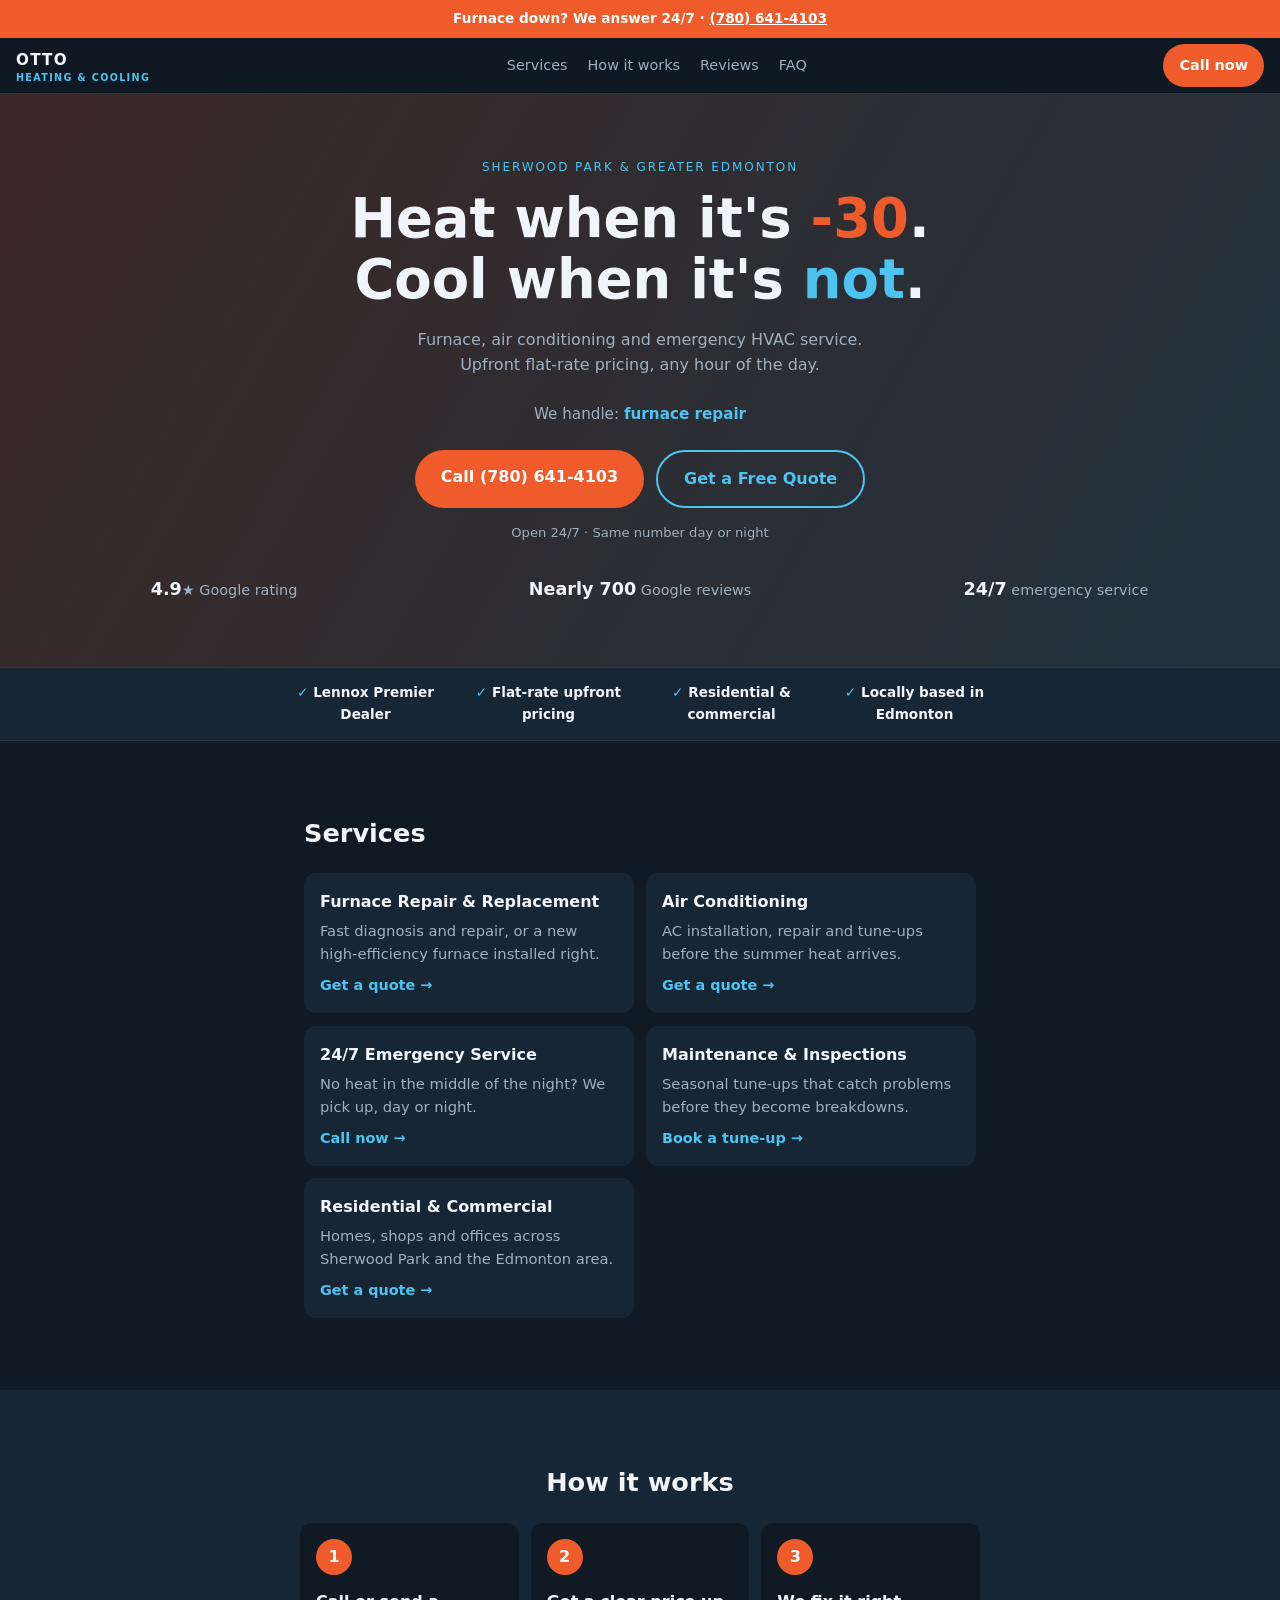
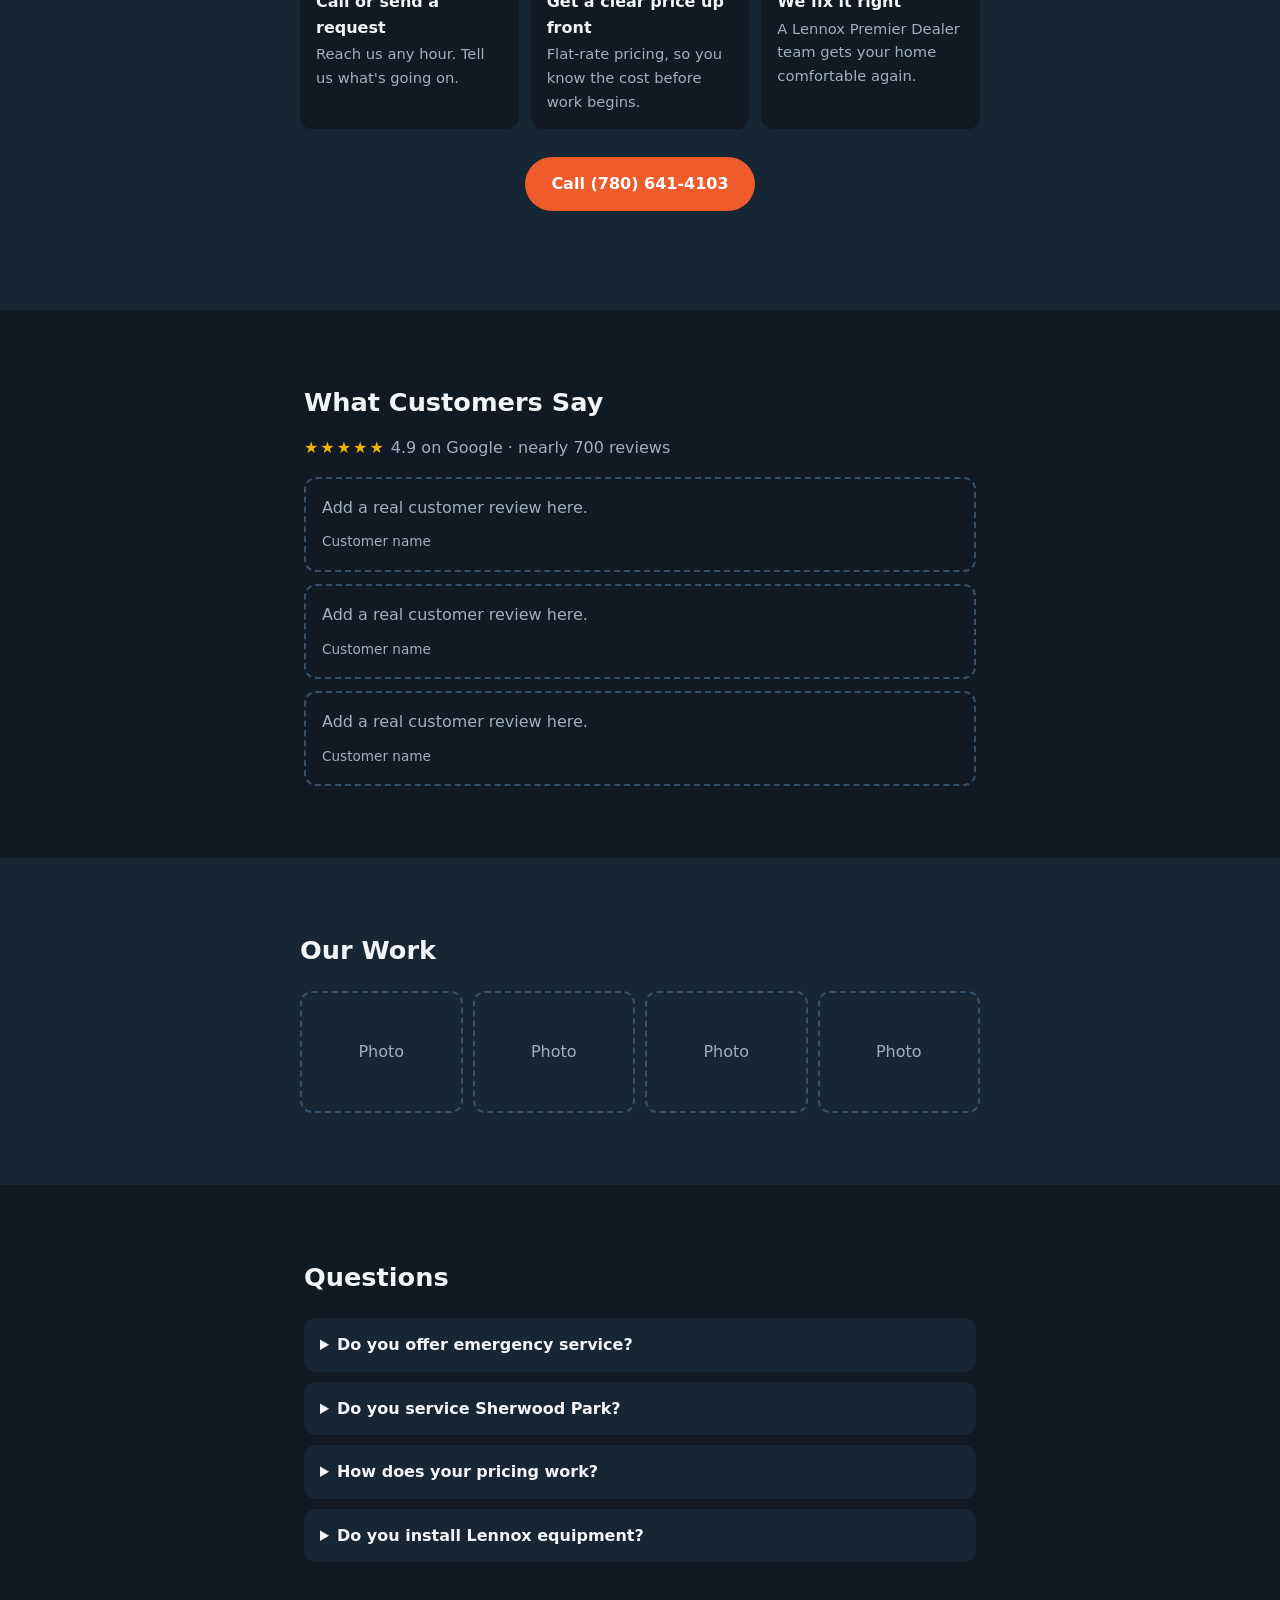
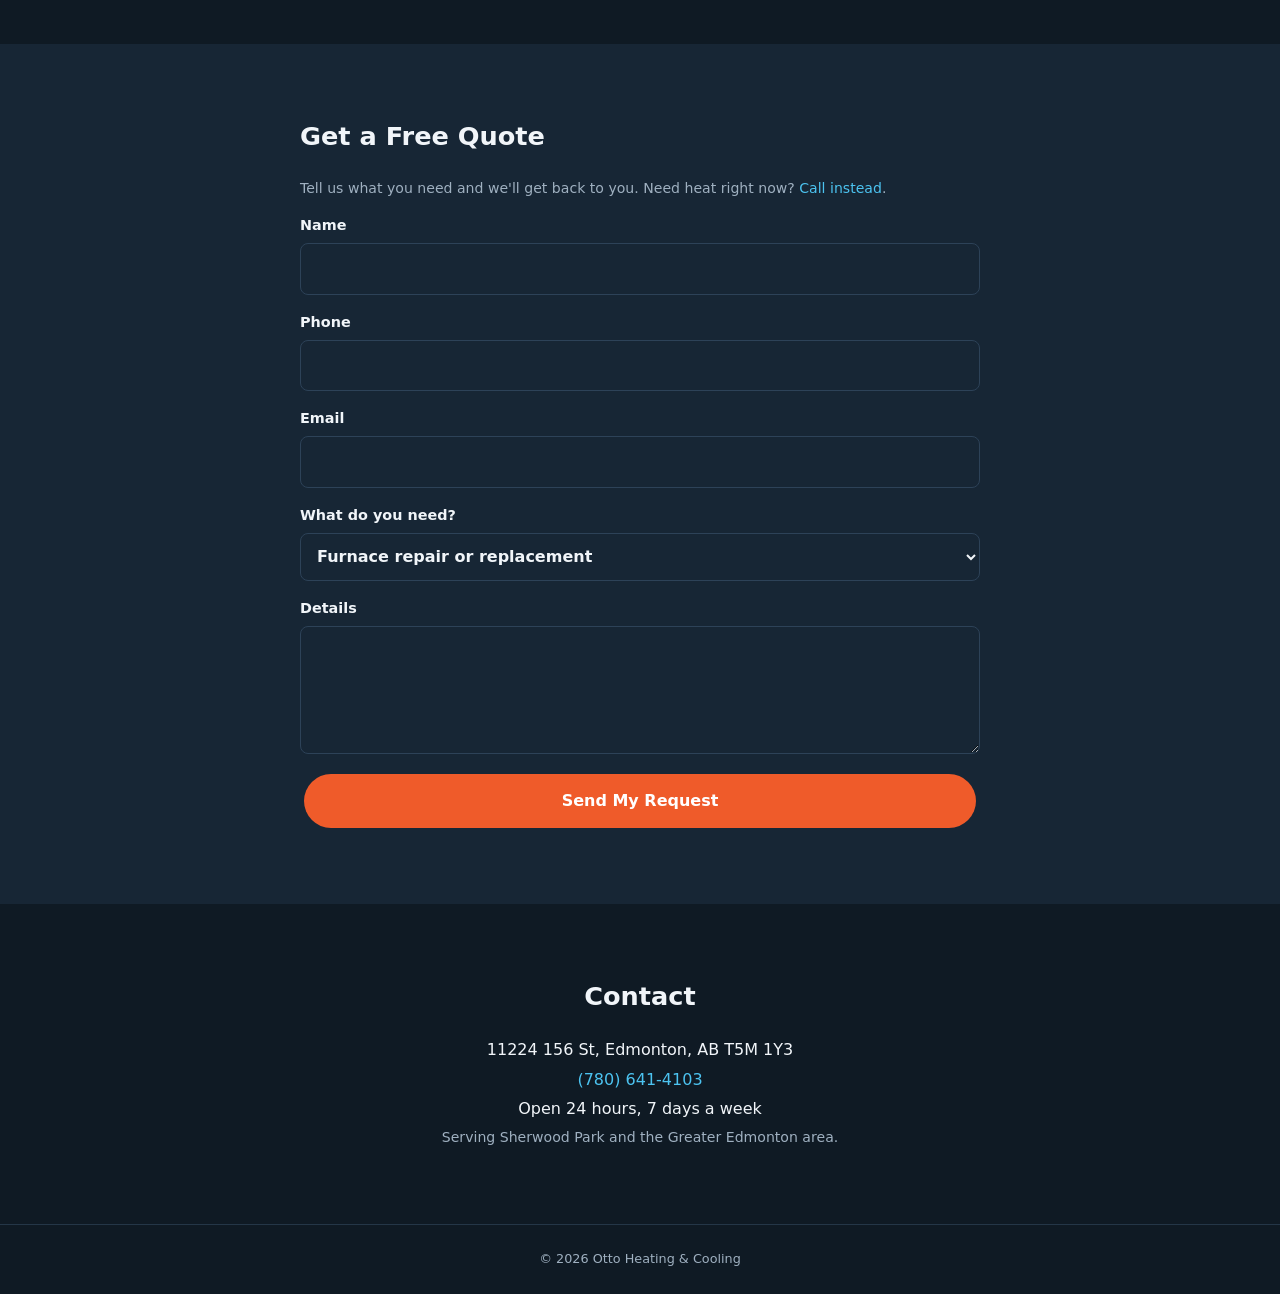
==== commit 482397f9: "Add more animations: progress bar, snow, rotating text, count-up, tilt, shine Co-Authored-By: Claude" ====
--- a/index.html
+++ b/index.html
@@ -9,6 +9,7 @@
   <script src="script.js" defer></script>
 </head>
 <body>
+  <div class="progress" aria-hidden="true"></div>
   <div class="topbar">Furnace down? We answer 24/7 · <a href="tel:+17806414103">(780) 641-4103</a></div>
 
   <header class="site-header">
@@ -27,6 +28,7 @@
       <p class="eyebrow fade-in">Sherwood Park &amp; Greater Edmonton</p>
       <h1 class="fade-in d1">Heat when it's <span class="fire">-30</span>.<br>Cool when it's <span class="ice">not</span>.</h1>
       <p class="lead fade-in d2">Furnace, air conditioning and emergency HVAC service. Upfront flat-rate pricing, any hour of the day.</p>
+      <p class="rotator fade-in d2">We handle: <span id="rot">furnace repair</span></p>
       <div class="cta fade-in d3">
         <a class="btn pulse" href="tel:+17806414103">Call (780) 641-4103</a>
         <a class="btn ghost" href="#quote">Get a Free Quote</a>
@@ -34,7 +36,7 @@
       <p class="micro fade-in d3">Open 24/7 · Same number day or night</p>
       <ul class="badges fade-in d4">
         <li><b>4.9</b>★ Google rating</li>
-        <li><b>Nearly 700</b> Google reviews</li>
+        <li><b data-count="700" data-prefix="Nearly ">Nearly 700</b> Google reviews</li>
         <li><b>24/7</b> emergency service</li>
       </ul>
     </section>
--- a/style.css
+++ b/style.css
@@ -233,3 +233,63 @@
   html { scroll-behavior: auto; }
   * { transition: none !important; }
 }
+
+/* ---- Round 2 animations ---- */
+.progress {
+  position: fixed; top: 0; left: 0; right: 0; height: 3px; z-index: 30;
+  background: linear-gradient(90deg, var(--fire), var(--ice));
+  transform: scaleX(0); transform-origin: 0 50%;
+}
+
+/* Animated hero gradient */
+.hero {
+  position: relative; overflow: hidden;
+  background: linear-gradient(120deg, rgba(239,91,42,.2), rgba(76,195,240,.16), rgba(239,91,42,.2)), var(--bg);
+  background-size: 250% 250%;
+  animation: drift 14s ease-in-out infinite;
+}
+.hero > * { position: relative; z-index: 1; }
+@keyframes drift { 0%,100% { background-position: 0% 50%; } 50% { background-position: 100% 50%; } }
+
+/* Snow */
+.flake {
+  position: absolute !important; top: -10px; z-index: 0 !important; border-radius: 50%;
+  background: rgba(220, 240, 255, .7); pointer-events: none;
+  animation: fall linear infinite;
+}
+@keyframes fall { to { transform: translateY(110vh) translateX(24px); } }
+
+/* Rotating word */
+.rotator { margin: 0 0 20px; color: var(--muted); font-size: .95rem; }
+#rot {
+  display: inline-block; color: var(--ice); font-weight: 700;
+  transition: opacity .3s ease, transform .3s ease;
+}
+#rot.out { opacity: 0; transform: translateY(-8px); }
+
+/* Shine sweep on buttons */
+.btn { position: relative; overflow: hidden; }
+.btn::after {
+  content: ""; position: absolute; top: 0; left: -80%; width: 50%; height: 100%;
+  background: linear-gradient(100deg, transparent, rgba(255,255,255,.35), transparent);
+  transform: skewX(-20deg); animation: shine 4s ease-in-out infinite;
+}
+@keyframes shine { 0%, 60% { left: -80%; } 100% { left: 140%; } }
+
+/* Step numbers pop in; star rating twinkles */
+.steps li.in b { animation: pop .5s ease backwards; }
+@keyframes pop { from { transform: scale(0); } 70% { transform: scale(1.2); } to { transform: scale(1); } }
+.stars { display: inline-block; animation: twinkle 3s ease-in-out infinite; }
+@keyframes twinkle { 0%,100% { filter: brightness(1); } 50% { filter: brightness(1.5); } }
+
+/* Sticky call bar slides in once you scroll */
+.js-sticky .sticky-call { transform: translateY(160%); transition: transform .35s ease; }
+.js-sticky .sticky-call.show { transform: none; }
+
+.cards li { will-change: transform; }
+
+@media (prefers-reduced-motion: reduce) {
+  .hero { animation: none; }
+  .flake { display: none; }
+  .btn::after, .stars { animation: none; }
+}
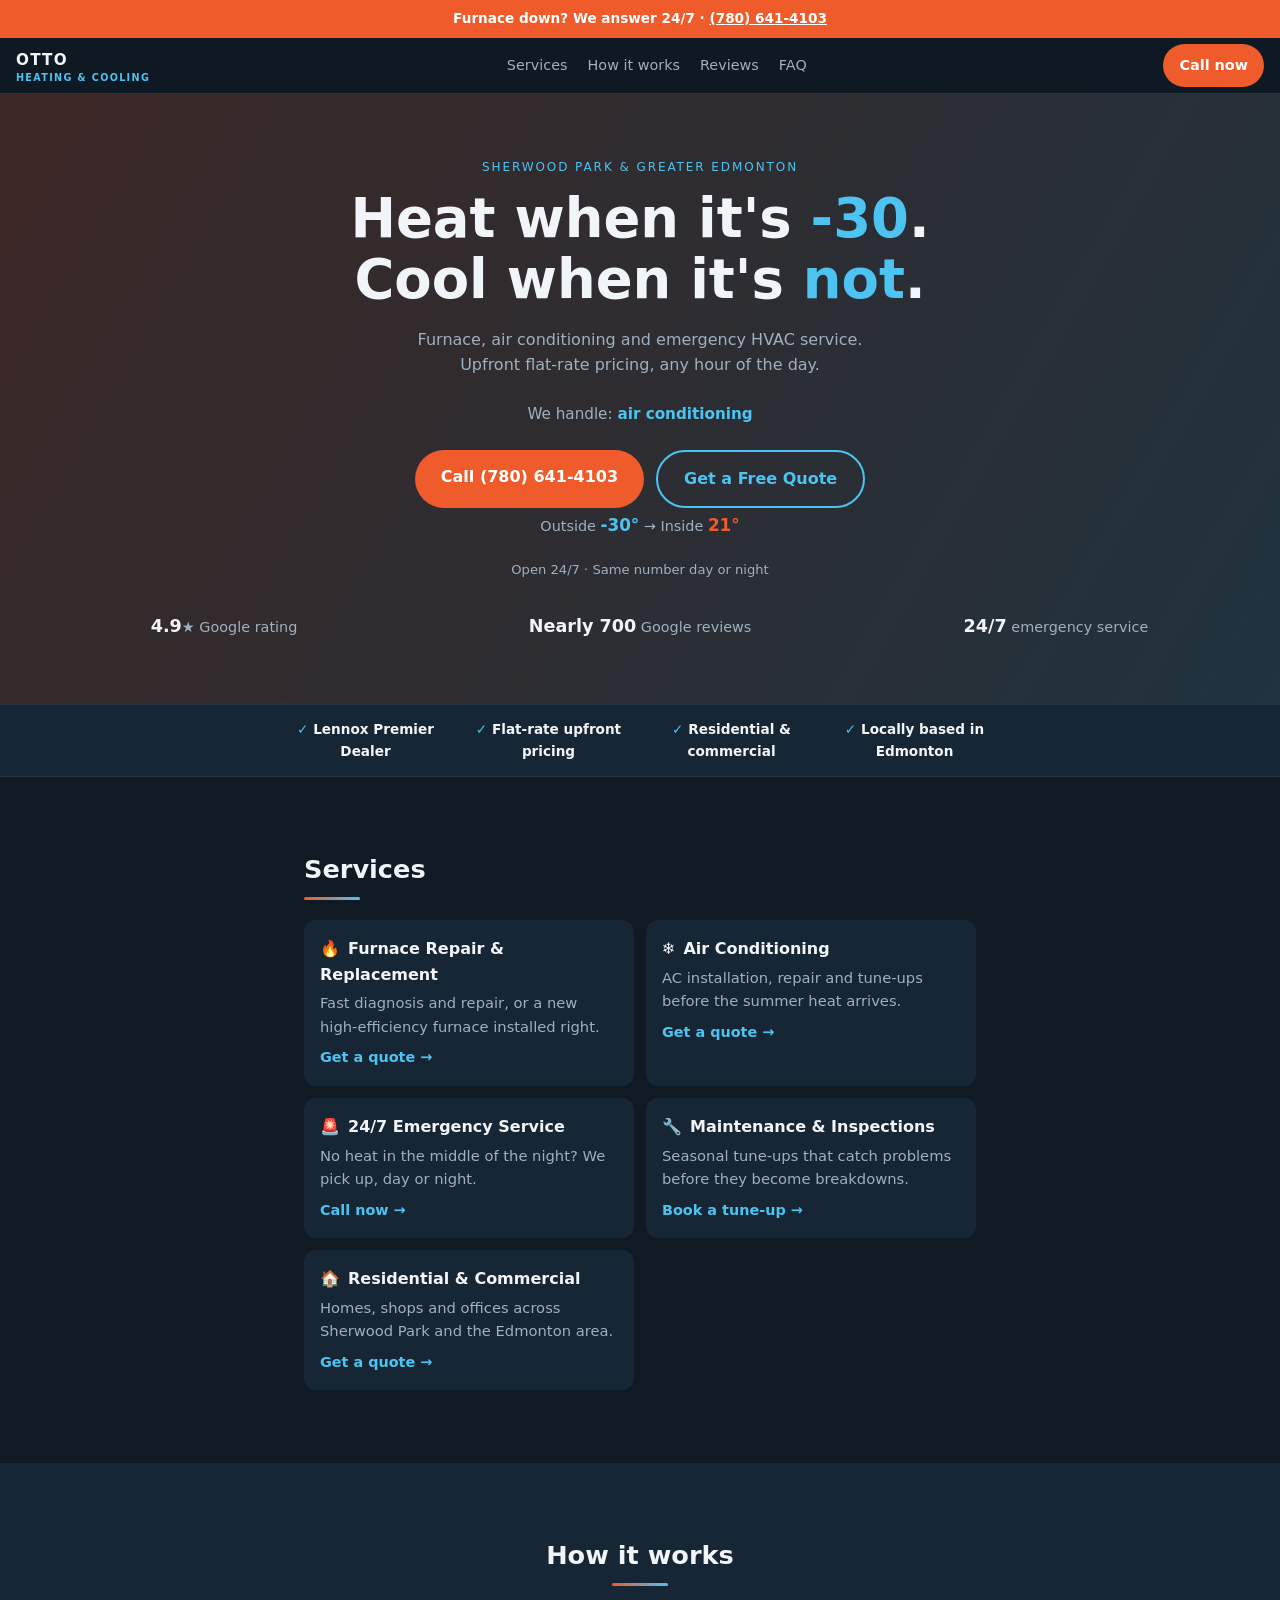
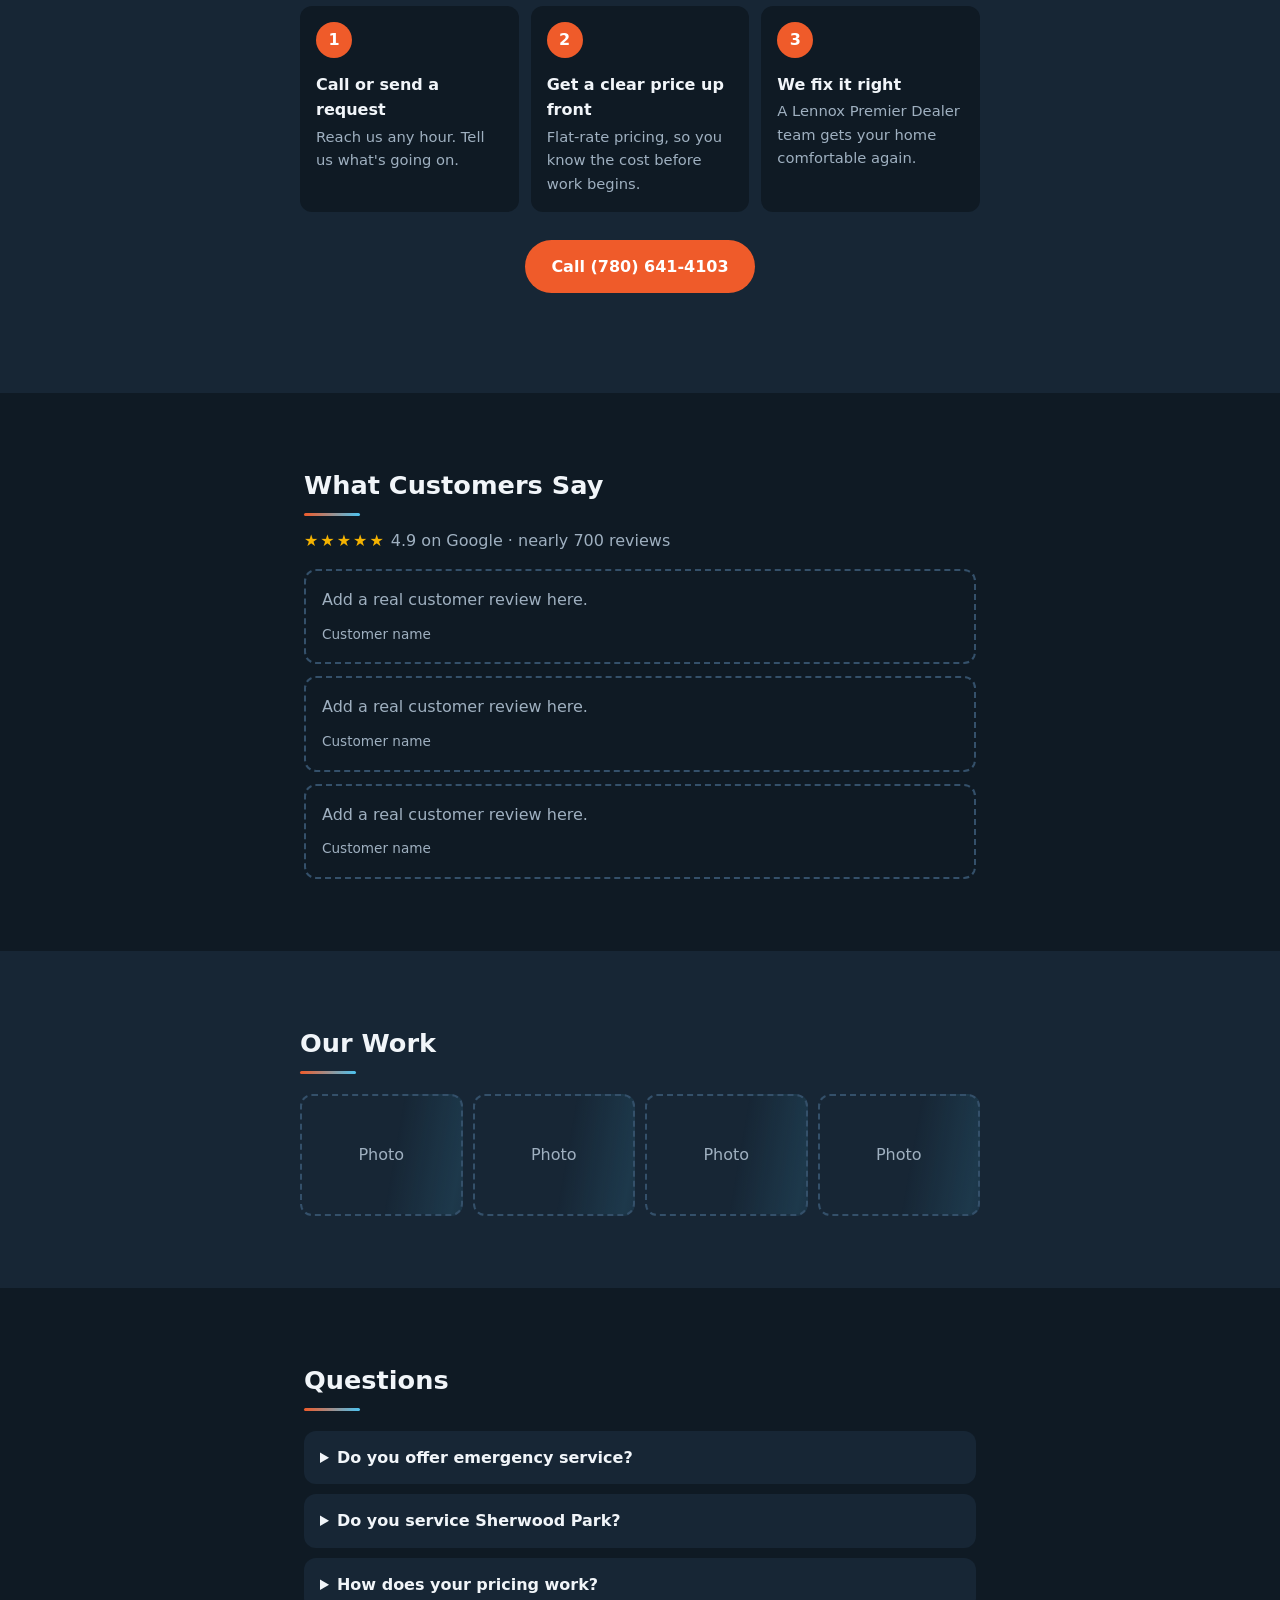
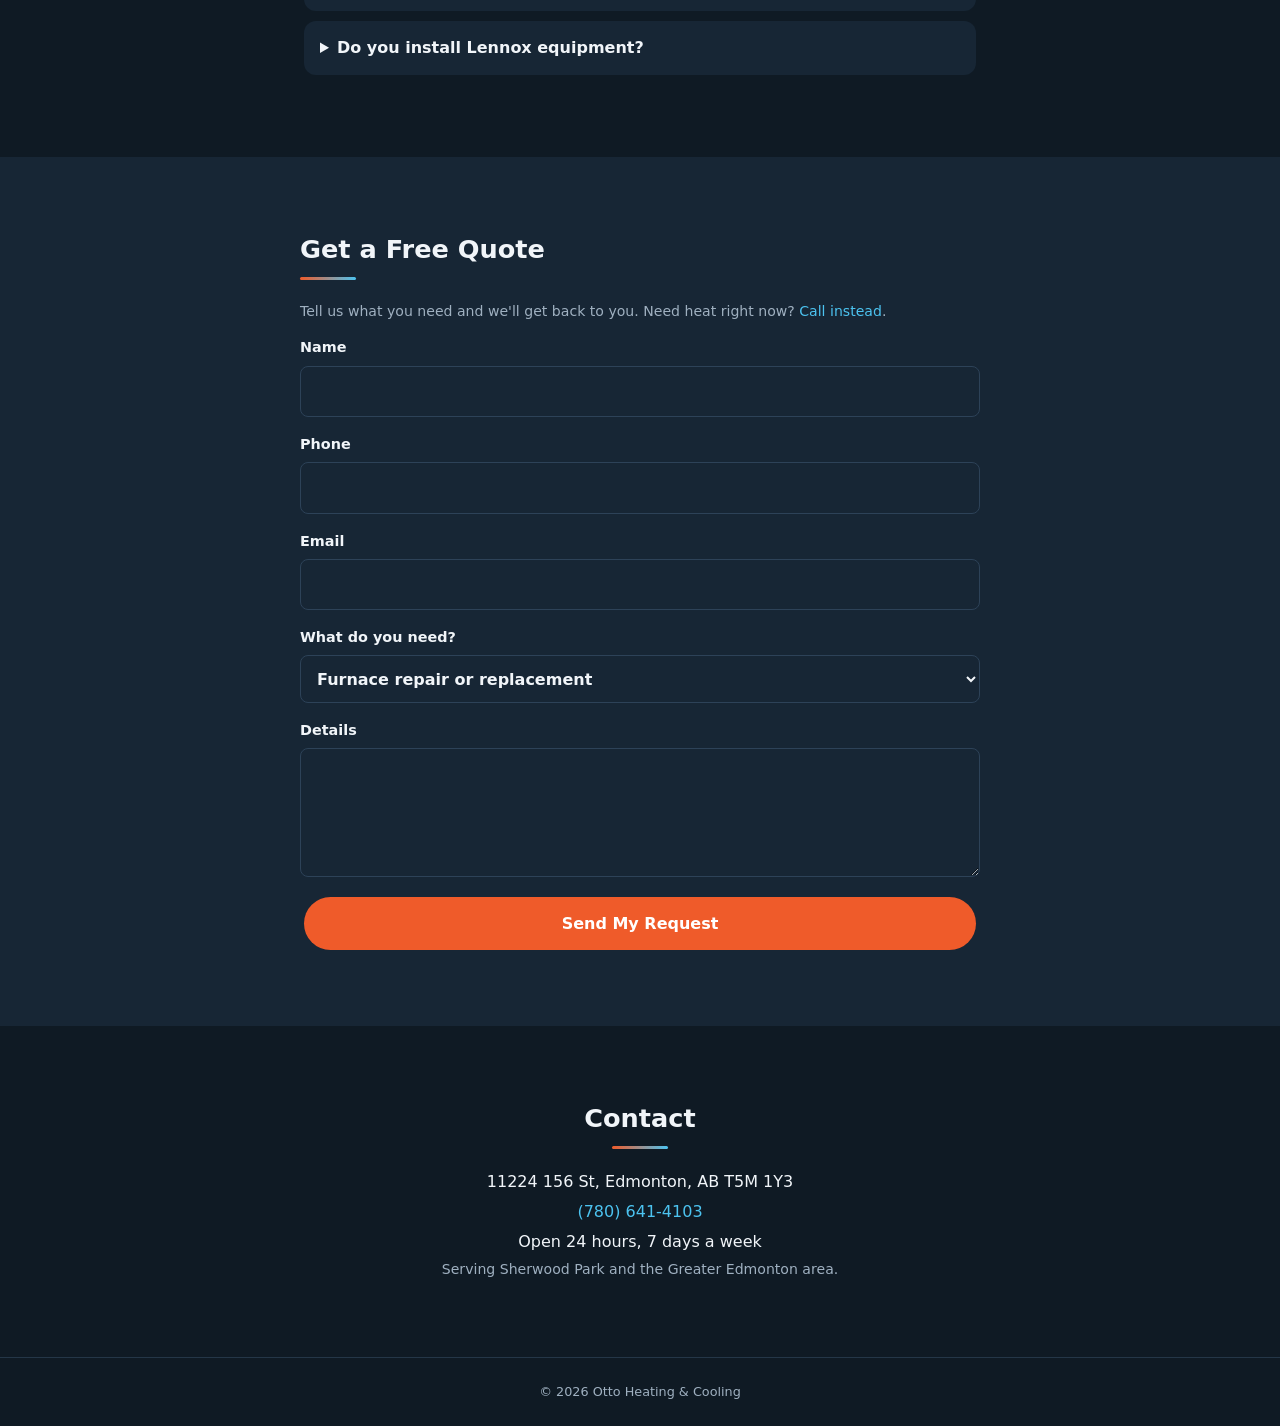
==== commit b49c5411: "Make -30 blue and add more animations Co-Authored-By: Claude Sonnet 5.5 <noreply@anthropic.com> Clau" ====
--- a/index.html
+++ b/index.html
@@ -26,13 +26,14 @@
   <main id="top">
     <section class="hero">
       <p class="eyebrow fade-in">Sherwood Park &amp; Greater Edmonton</p>
-      <h1 class="fade-in d1">Heat when it's <span class="fire">-30</span>.<br>Cool when it's <span class="ice">not</span>.</h1>
+      <h1 class="fade-in d1">Heat when it's <span class="ice">-30</span>.<br>Cool when it's <span class="ice">not</span>.</h1>
       <p class="lead fade-in d2">Furnace, air conditioning and emergency HVAC service. Upfront flat-rate pricing, any hour of the day.</p>
       <p class="rotator fade-in d2">We handle: <span id="rot">furnace repair</span></p>
       <div class="cta fade-in d3">
         <a class="btn pulse" href="tel:+17806414103">Call (780) 641-4103</a>
         <a class="btn ghost" href="#quote">Get a Free Quote</a>
       </div>
+      <p class="temp fade-in d3" aria-hidden="true">Outside <b id="temp-out">-30°</b> → Inside <b id="temp-in">21°</b></p>
       <p class="micro fade-in d3">Open 24/7 · Same number day or night</p>
       <ul class="badges fade-in d4">
         <li><b>4.9</b>★ Google rating</li>
@@ -53,11 +54,11 @@
     <section id="services">
       <h2 class="reveal">Services</h2>
       <ul class="cards">
-        <li class="reveal"><span>Furnace Repair &amp; Replacement</span><p>Fast diagnosis and repair, or a new high-efficiency furnace installed right.</p><a href="#quote">Get a quote →</a></li>
-        <li class="reveal"><span>Air Conditioning</span><p>AC installation, repair and tune-ups before the summer heat arrives.</p><a href="#quote">Get a quote →</a></li>
-        <li class="reveal"><span>24/7 Emergency Service</span><p>No heat in the middle of the night? We pick up, day or night.</p><a href="tel:+17806414103">Call now →</a></li>
-        <li class="reveal"><span>Maintenance &amp; Inspections</span><p>Seasonal tune-ups that catch problems before they become breakdowns.</p><a href="#quote">Book a tune-up →</a></li>
-        <li class="reveal"><span>Residential &amp; Commercial</span><p>Homes, shops and offices across Sherwood Park and the Edmonton area.</p><a href="#quote">Get a quote →</a></li>
+        <li class="reveal"><span><i class="ico" aria-hidden="true">🔥</i>Furnace Repair &amp; Replacement</span><p>Fast diagnosis and repair, or a new high-efficiency furnace installed right.</p><a href="#quote">Get a quote →</a></li>
+        <li class="reveal"><span><i class="ico" aria-hidden="true">❄️</i>Air Conditioning</span><p>AC installation, repair and tune-ups before the summer heat arrives.</p><a href="#quote">Get a quote →</a></li>
+        <li class="reveal"><span><i class="ico" aria-hidden="true">🚨</i>24/7 Emergency Service</span><p>No heat in the middle of the night? We pick up, day or night.</p><a href="tel:+17806414103">Call now →</a></li>
+        <li class="reveal"><span><i class="ico" aria-hidden="true">🔧</i>Maintenance &amp; Inspections</span><p>Seasonal tune-ups that catch problems before they become breakdowns.</p><a href="#quote">Book a tune-up →</a></li>
+        <li class="reveal"><span><i class="ico" aria-hidden="true">🏠</i>Residential &amp; Commercial</span><p>Homes, shops and offices across Sherwood Park and the Edmonton area.</p><a href="#quote">Get a quote →</a></li>
       </ul>
     </section>
 
--- a/style.css
+++ b/style.css
@@ -293,3 +293,70 @@
   .flake { display: none; }
   .btn::after, .stars { animation: none; }
 }
+
+/* ---- Round 3 animations ---- */
+.temp { margin: 0 0 20px; color: var(--muted); font-size: .9rem; }
+.temp b { color: var(--text); font-size: 1.05rem; font-variant-numeric: tabular-nums; }
+#temp-out { color: var(--ice); }
+#temp-in { color: var(--fire); }
+
+.ember {
+  position: absolute !important; bottom: -10px; z-index: 0 !important; border-radius: 50%;
+  background: rgba(255, 140, 70, .8); box-shadow: 0 0 8px rgba(239, 91, 42, .8); pointer-events: none;
+  animation: rise-ember linear infinite;
+}
+@keyframes rise-ember {
+  0% { transform: translateY(0) translateX(0); opacity: 0; }
+  15% { opacity: 1; }
+  100% { transform: translateY(-110vh) translateX(-30px); opacity: 0; }
+}
+
+/* Emoji icons bob gently, each out of step */
+.ico { display: inline-block; font-style: normal; margin-right: 8px; animation: bob 3s ease-in-out infinite; }
+.cards li:nth-child(2) .ico { animation-delay: -.6s; }
+.cards li:nth-child(3) .ico { animation-delay: -1.2s; }
+.cards li:nth-child(4) .ico { animation-delay: -1.8s; }
+.cards li:nth-child(5) .ico { animation-delay: -2.4s; }
+@keyframes bob { 0%,100% { transform: translateY(0) rotate(0); } 50% { transform: translateY(-3px) rotate(-6deg); } }
+
+/* Section headings draw an underline when revealed */
+h2 { position: relative; padding-bottom: 10px; }
+h2::after {
+  content: ""; position: absolute; left: 0; bottom: 0; height: 3px; width: 56px; border-radius: 2px;
+  background: linear-gradient(90deg, var(--fire), var(--ice)); transform-origin: 0 50%;
+}
+#how h2::after, #contact h2::after { left: 50%; margin-left: -28px; }
+.js-reveal h2.reveal::after { transform: scaleX(0); transition: transform .7s ease .25s; }
+.js-reveal h2.reveal.in::after { transform: scaleX(1); }
+
+/* Button ripple */
+.ripple {
+  position: absolute; border-radius: 50%; background: rgba(255,255,255,.4);
+  transform: scale(0); animation: ripple .6s ease-out forwards; pointer-events: none;
+}
+@keyframes ripple { to { transform: scale(2.4); opacity: 0; } }
+
+/* Form fields glow, FAQ answers fade open, gallery placeholders shimmer */
+.form input, .form select, .form textarea { transition: border-color .2s ease, box-shadow .2s ease; }
+.form input:focus, .form select:focus, .form textarea:focus { border-color: var(--ice); box-shadow: 0 0 0 4px rgba(76, 195, 240, .18); }
+.faq details[open] p { animation: fade-open .35s ease; }
+@keyframes fade-open { from { opacity: 0; transform: translateY(-6px); } to { opacity: 1; transform: none; } }
+.faq summary { transition: color .2s ease; }
+.faq details[open] summary { color: var(--ice); }
+.ph { background: linear-gradient(100deg, transparent 30%, rgba(76,195,240,.12) 50%, transparent 70%) 0 0 / 200% 100%; animation: shimmer 2.6s linear infinite; }
+@keyframes shimmer { to { background-position: -200% 0; } }
+
+/* Trust items stagger-pop in */
+.trust-row.in li { animation: pop-in .5s ease backwards; }
+.trust-row.in li:nth-child(2) { animation-delay: .1s; }
+.trust-row.in li:nth-child(3) { animation-delay: .2s; }
+.trust-row.in li:nth-child(4) { animation-delay: .3s; }
+@keyframes pop-in { from { opacity: 0; transform: scale(.85); } to { opacity: 1; transform: none; } }
+
+@media (prefers-reduced-motion: reduce) {
+  .ember { display: none; }
+  .ico, .ph { animation: none; }
+  .js-reveal h2.reveal::after { transform: none; }
+}
+.call-pill, .sticky-call { position: relative; overflow: hidden; }
+.sticky-call { position: fixed; }
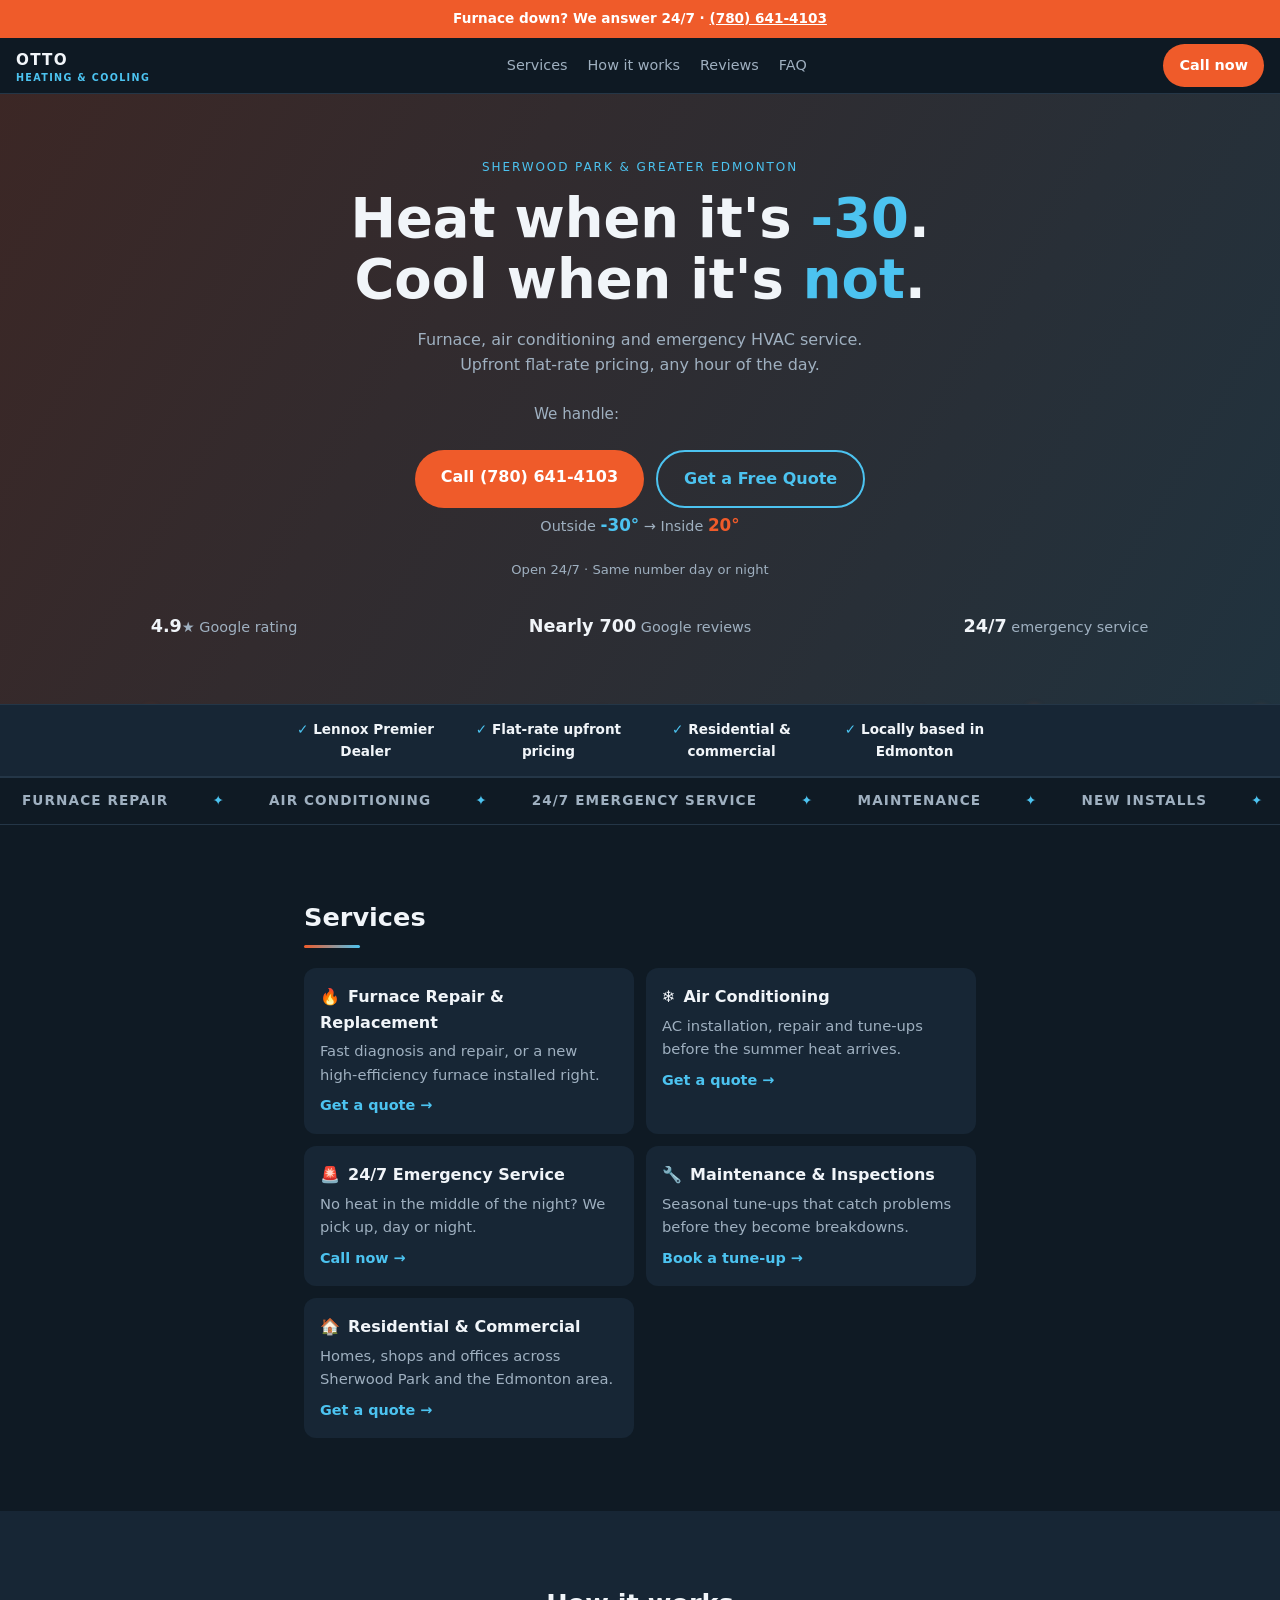
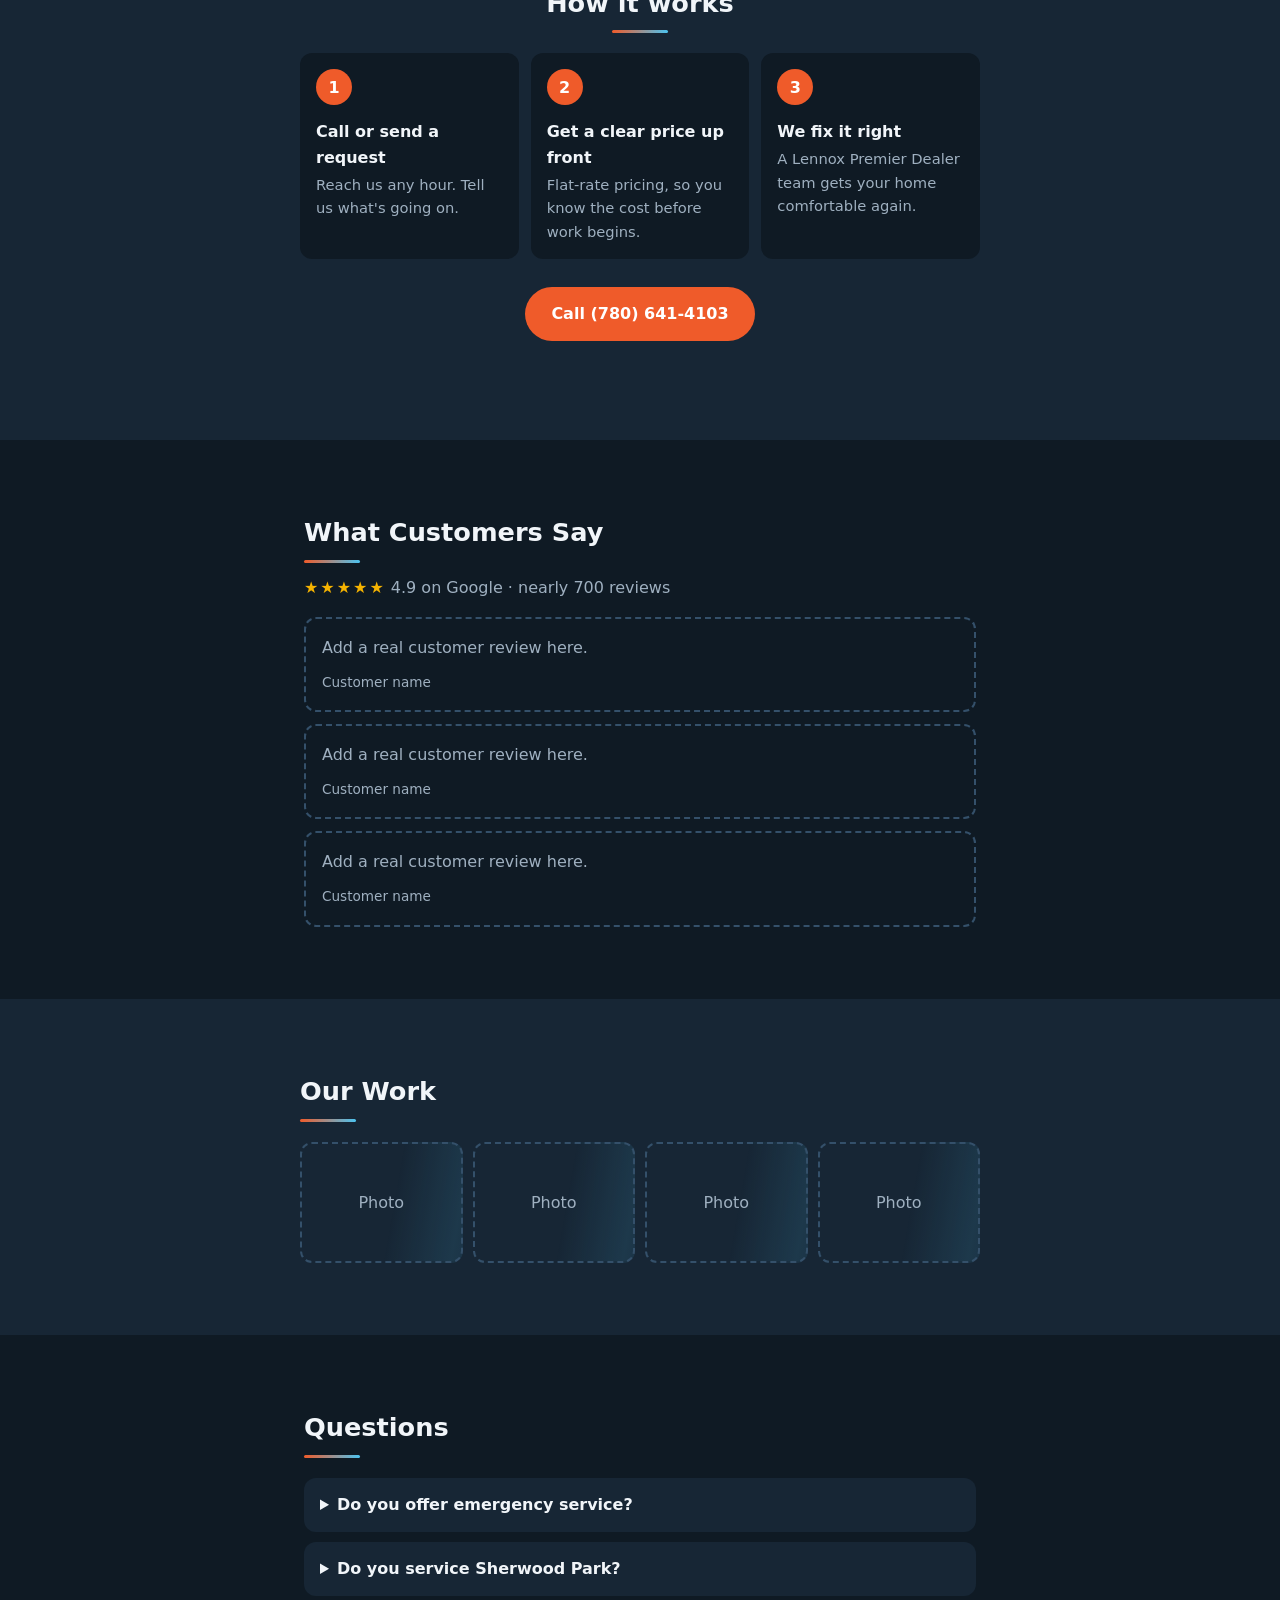
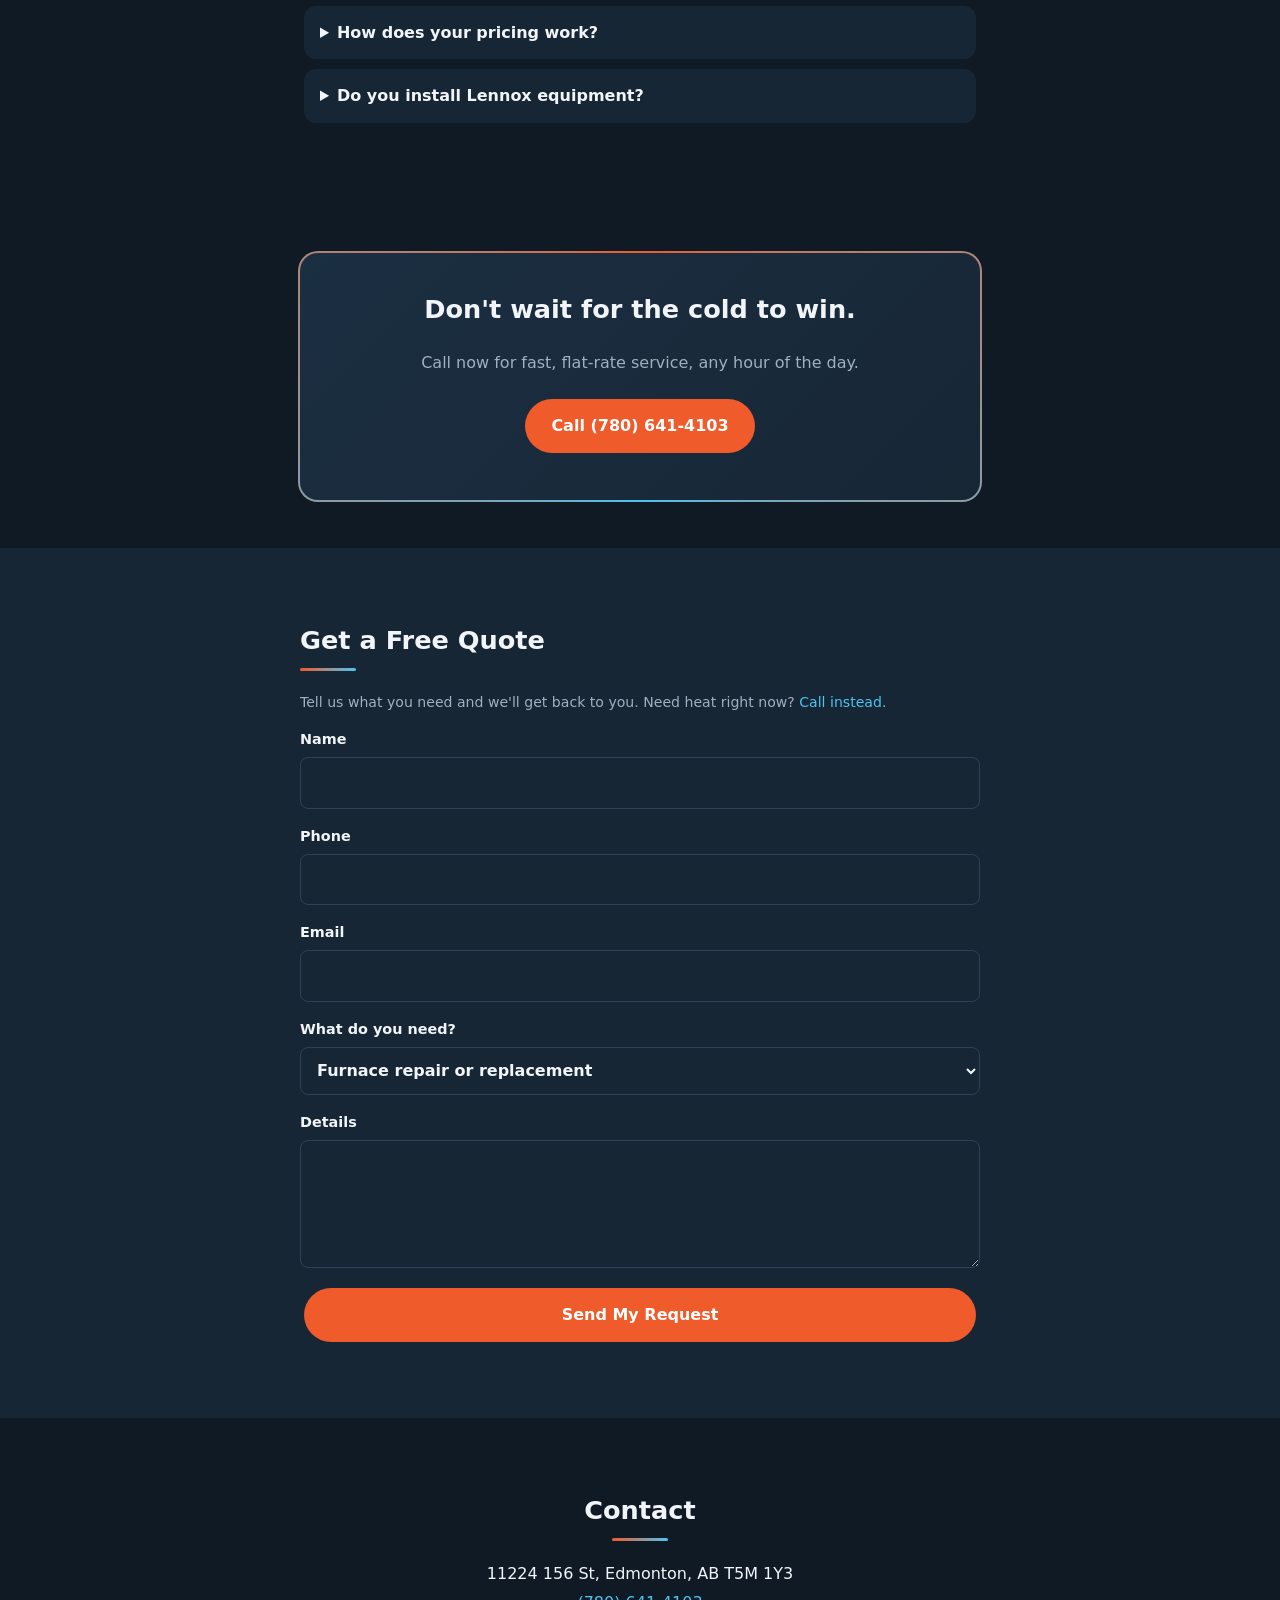
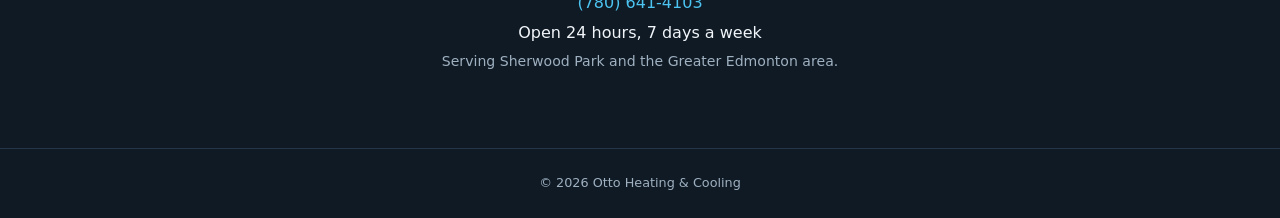
==== commit 06dcfbfb: "Add scrolling marquee and animated closing CTA band Co-Authored-By: Claude Sonnet 5.5 <noreply@anthr" ====
--- a/index.html
+++ b/index.html
@@ -51,6 +51,8 @@
       </ul>
     </section>
 
+    <div class="marquee" aria-hidden="true"><div class="marquee-track"><span>Furnace Repair</span><span>Air Conditioning</span><span>24/7 Emergency Service</span><span>Maintenance</span><span>New Installs</span><span>Sherwood Park</span><span>Edmonton</span><span>Furnace Repair</span><span>Air Conditioning</span><span>24/7 Emergency Service</span><span>Maintenance</span><span>New Installs</span><span>Sherwood Park</span><span>Edmonton</span></div></div>
+
     <section id="services">
       <h2 class="reveal">Services</h2>
       <ul class="cards">
@@ -101,6 +103,14 @@
       </div>
     </section>
 
+    <section class="cta-band">
+      <div class="cta-card reveal">
+        <h2>Don't wait for the cold to win.</h2>
+        <p>Call now for fast, flat-rate service, any hour of the day.</p>
+        <a class="btn pulse" href="tel:+17806414103">Call (780) 641-4103</a>
+      </div>
+    </section>
+
     <section id="quote" class="alt">
       <h2 class="reveal">Get a Free Quote</h2>
       <p class="note reveal">Tell us what you need and we'll get back to you. Need heat right now? <a href="tel:+17806414103">Call instead</a>.</p>
--- a/style.css
+++ b/style.css
@@ -360,3 +360,30 @@
 }
 .call-pill, .sticky-call { position: relative; overflow: hidden; }
 .sticky-call { position: fixed; }
+
+/* ---- Round 4: marquee + closing CTA band ---- */
+.marquee { overflow: hidden; background: var(--bg); border-block: 1px solid #243647; padding: 12px 0; }
+.marquee-track { display: flex; width: max-content; animation: scroll-left 30s linear infinite; }
+.marquee-track span { padding: 0 22px; color: var(--muted); font-weight: 600; font-size: .85rem; letter-spacing: .08em; text-transform: uppercase; white-space: nowrap; }
+.marquee-track span::after { content: "✦"; margin-left: 44px; color: var(--ice); }
+@keyframes scroll-left { to { transform: translateX(-50%); } }
+
+.cta-band { max-width: none; padding: 48px 20px; }
+.cta-card {
+  position: relative; max-width: 680px; margin: 0 auto; text-align: center; padding: 36px 20px; border-radius: 18px;
+  background: linear-gradient(135deg, #1b2f42, #172635);
+}
+.cta-card::before {
+  content: ""; position: absolute; inset: -2px; z-index: -1; border-radius: 20px;
+  background: conic-gradient(from var(--spin, 0deg), var(--fire), var(--ice), var(--fire));
+  animation: spin 6s linear infinite;
+}
+@property --spin { syntax: "<angle>"; initial-value: 0deg; inherits: false; }
+@keyframes spin { to { --spin: 360deg; } }
+.cta-card h2 { padding-bottom: 0; }
+.cta-card h2::after { display: none; }
+.cta-card p { color: var(--muted); margin: 0 0 20px; }
+
+@media (prefers-reduced-motion: reduce) {
+  .marquee-track, .cta-card::before { animation: none; }
+}
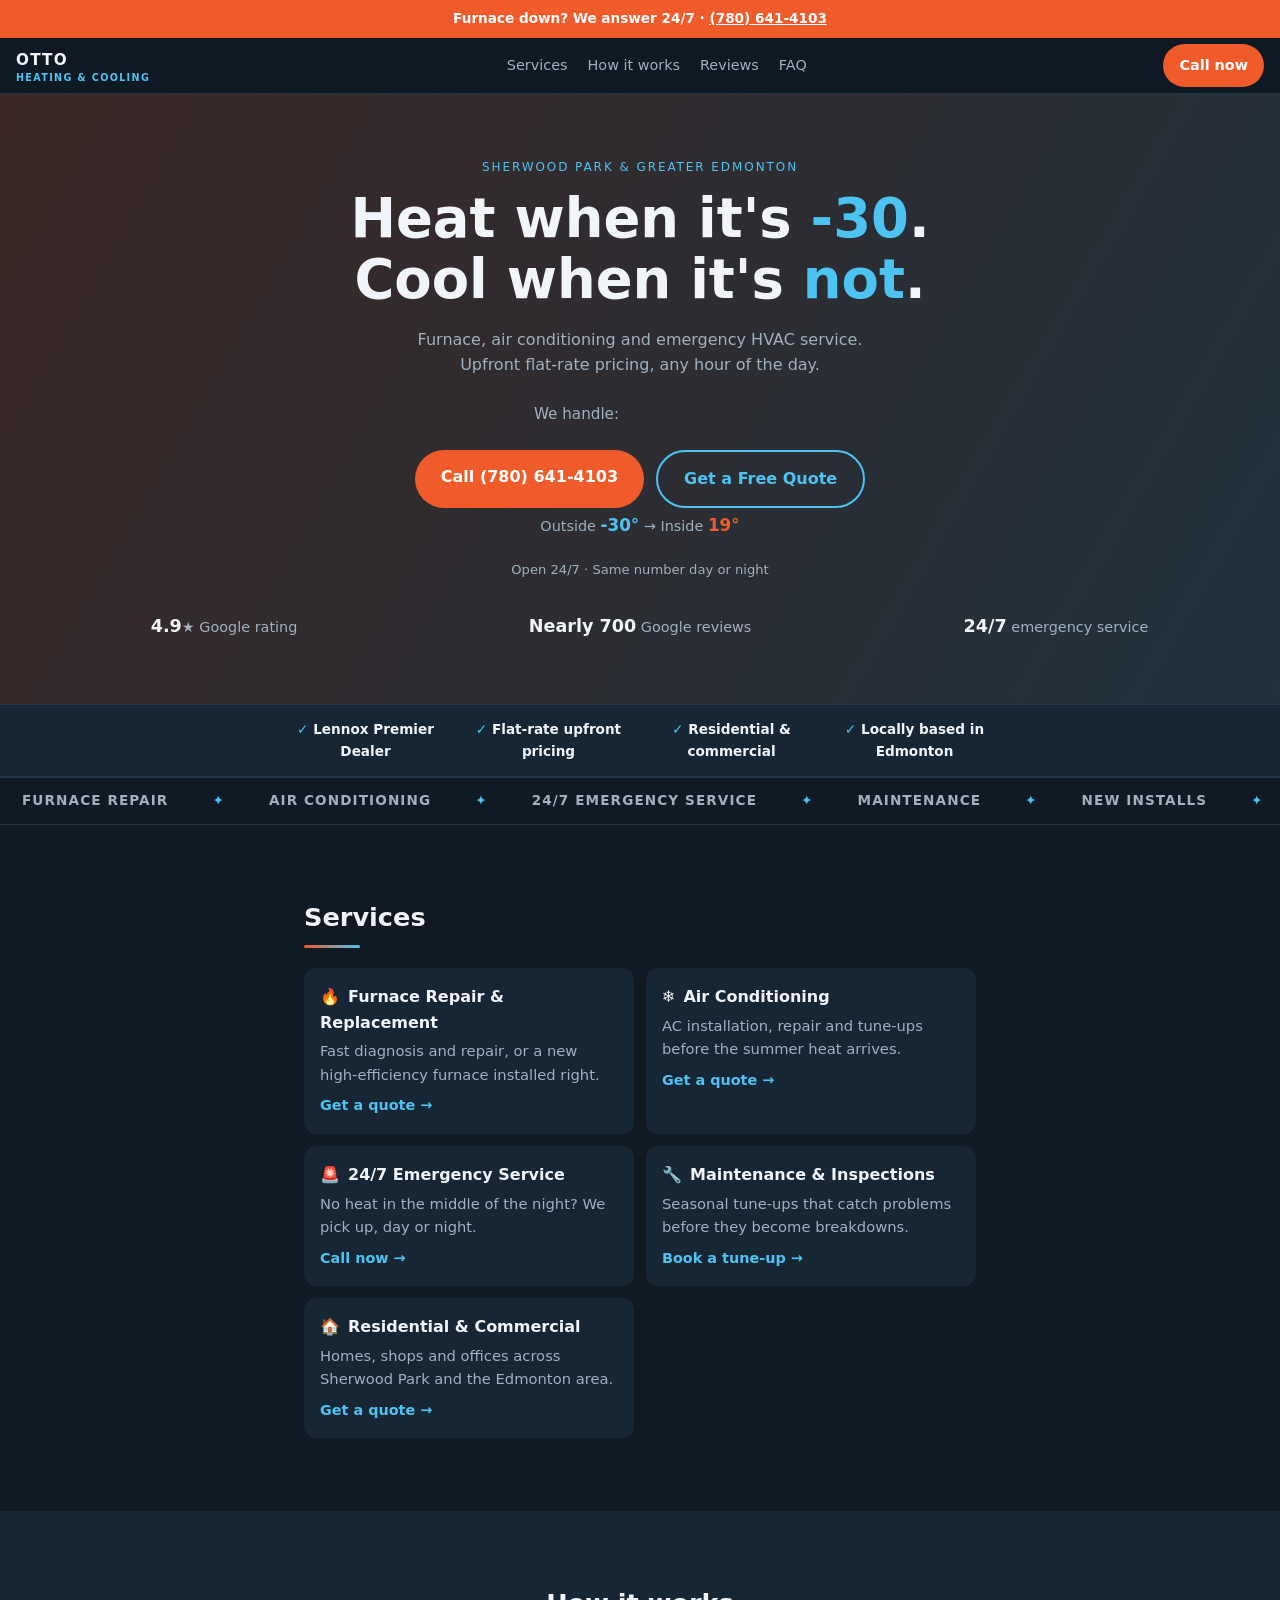
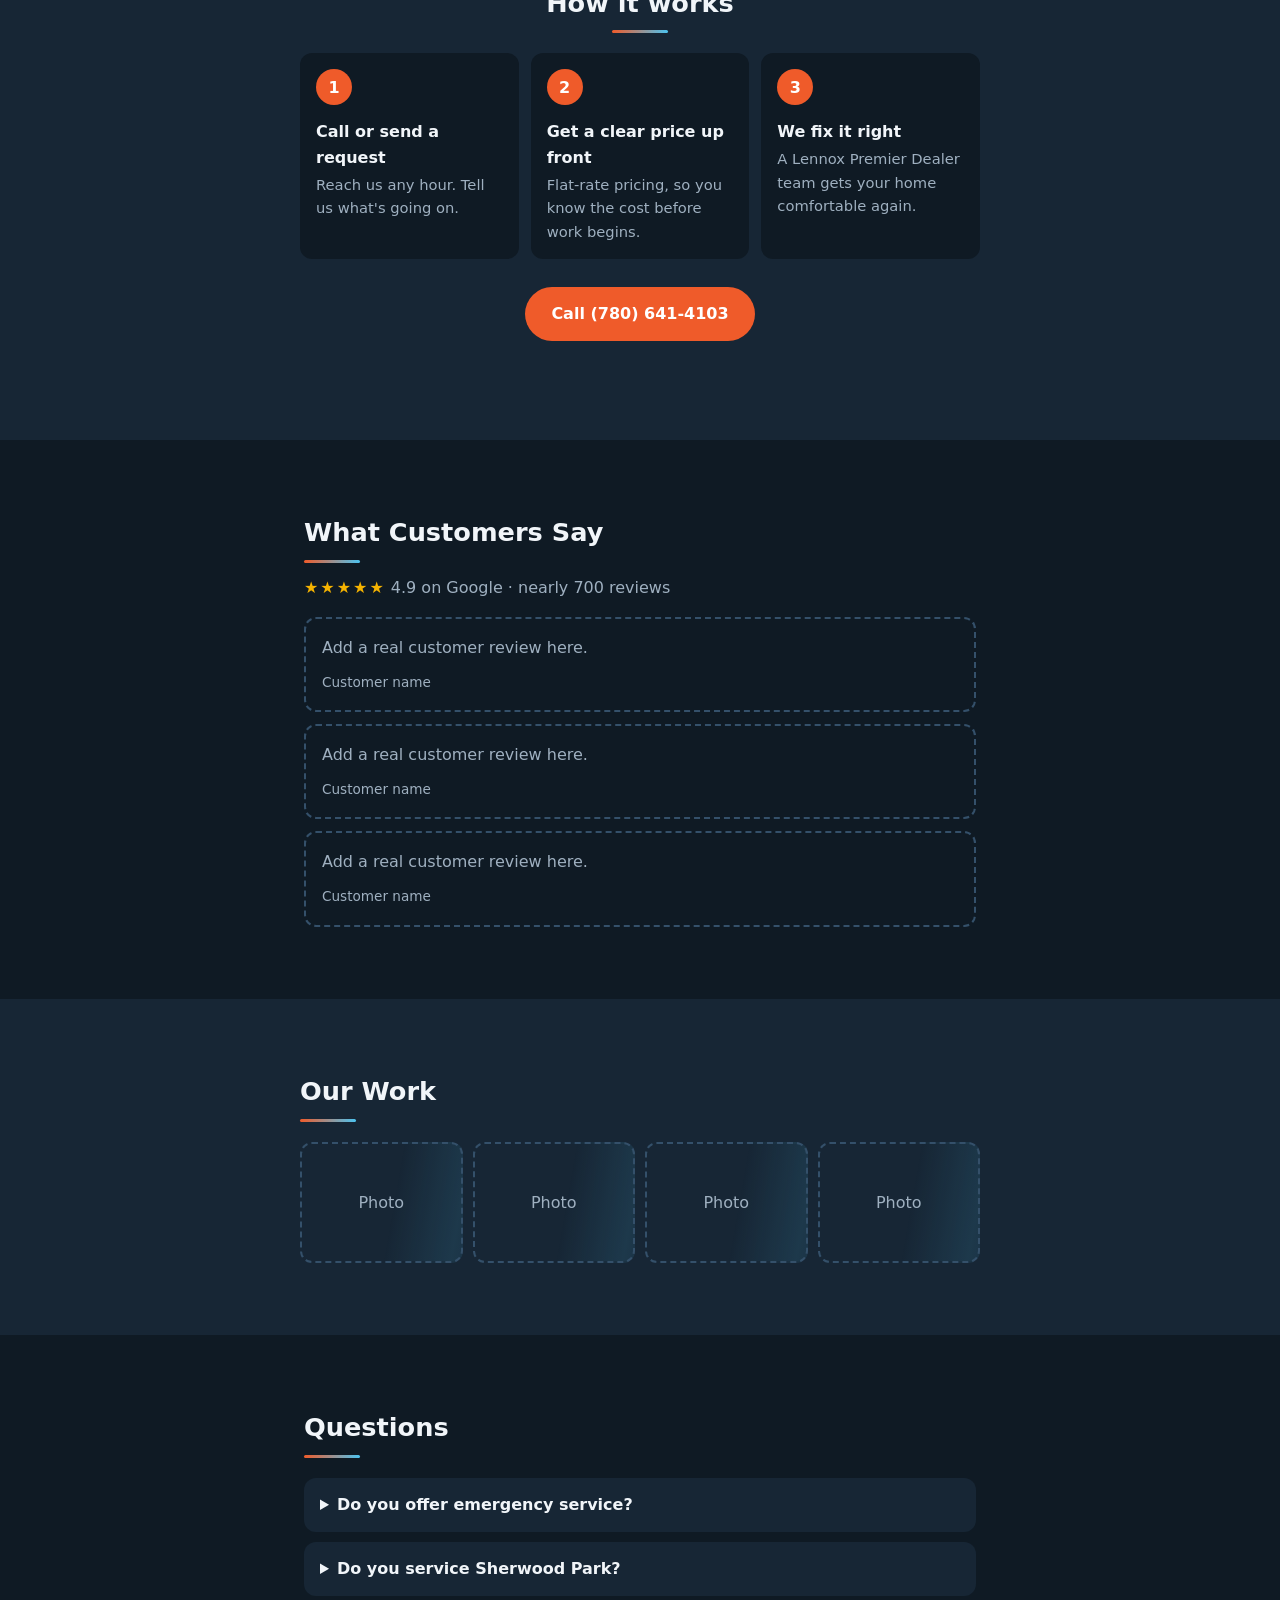
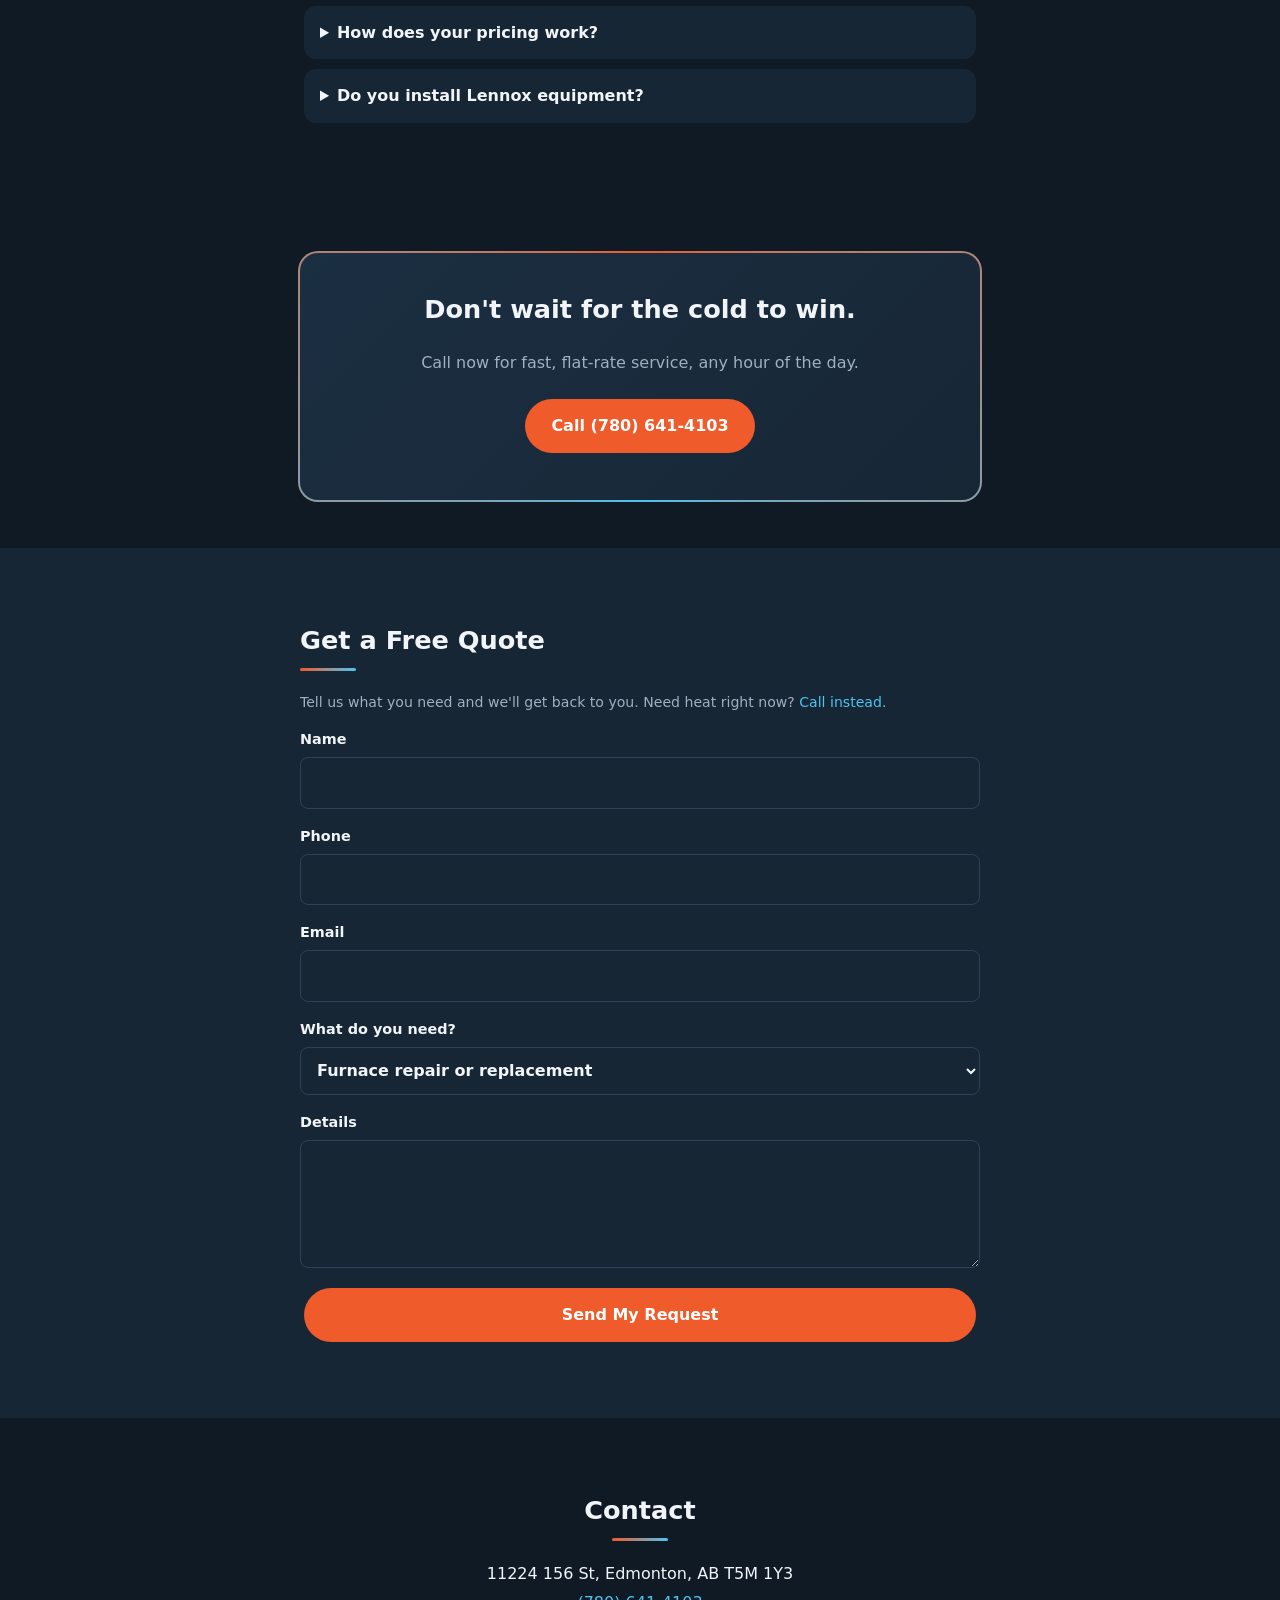
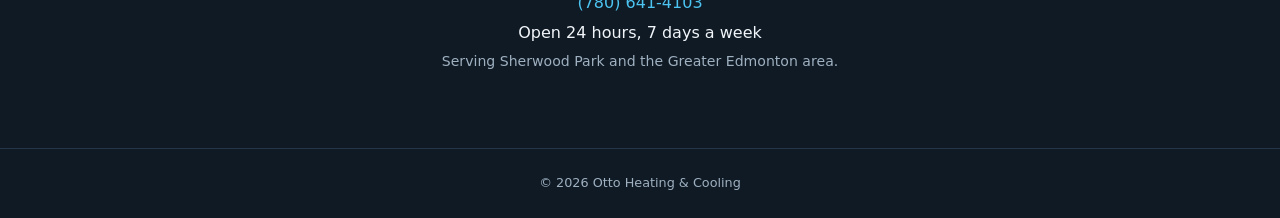
==== commit 071da7e9: "Send quote and booking forms (Otto, HVAC and barbershop concepts) to designsbylucas1@gmail.com; only" ====
--- a/index.html
+++ b/index.html
@@ -114,7 +114,10 @@
     <section id="quote" class="alt">
       <h2 class="reveal">Get a Free Quote</h2>
       <p class="note reveal">Tell us what you need and we'll get back to you. Need heat right now? <a href="tel:+17806414103">Call instead</a>.</p>
-      <form class="form reveal" id="quote-form" action="mailto:info@example.com" method="post" enctype="text/plain">
+      <form class="form reveal" id="quote-form" action="https://formsubmit.co/designsbylucas1@gmail.com" method="post" data-inquiry data-thanks="We got your request and will get back to you shortly.">
+        <input type="hidden" name="_subject" value="New quote request (Otto site)">
+        <input type="text" name="_honey" class="hp" tabindex="-1" autocomplete="off" aria-hidden="true">
+        <input type="hidden" name="_captcha" value="false">
         <label>Name <input type="text" name="name" autocomplete="name" required></label>
         <label>Phone <input type="tel" name="phone" autocomplete="tel" required></label>
         <label>Email <input type="email" name="email" autocomplete="email"></label>
--- a/style.css
+++ b/style.css
@@ -387,3 +387,12 @@
 @media (prefers-reduced-motion: reduce) {
   .marquee-track, .cta-card::before { animation: none; }
 }
+
+/* Inquiry form states */
+.hp { position: absolute !important; left: -9999px; width: 1px; height: 1px; opacity: 0; }
+.thanks { text-align: center; padding: 22px 18px; border-radius: 16px; background: rgba(255,255,255,.06); border: 1px solid var(--ice); }
+.thanks strong { color: var(--ice); font-size: 1.1rem; }
+.thanks p { margin: 6px 0 0; color: var(--muted); }
+.form-error { margin: 0; color: #ff8a8a; font-size: .9rem; }
+.form-error a { text-decoration: underline; }
+.btn:disabled { opacity: .7; cursor: wait; }
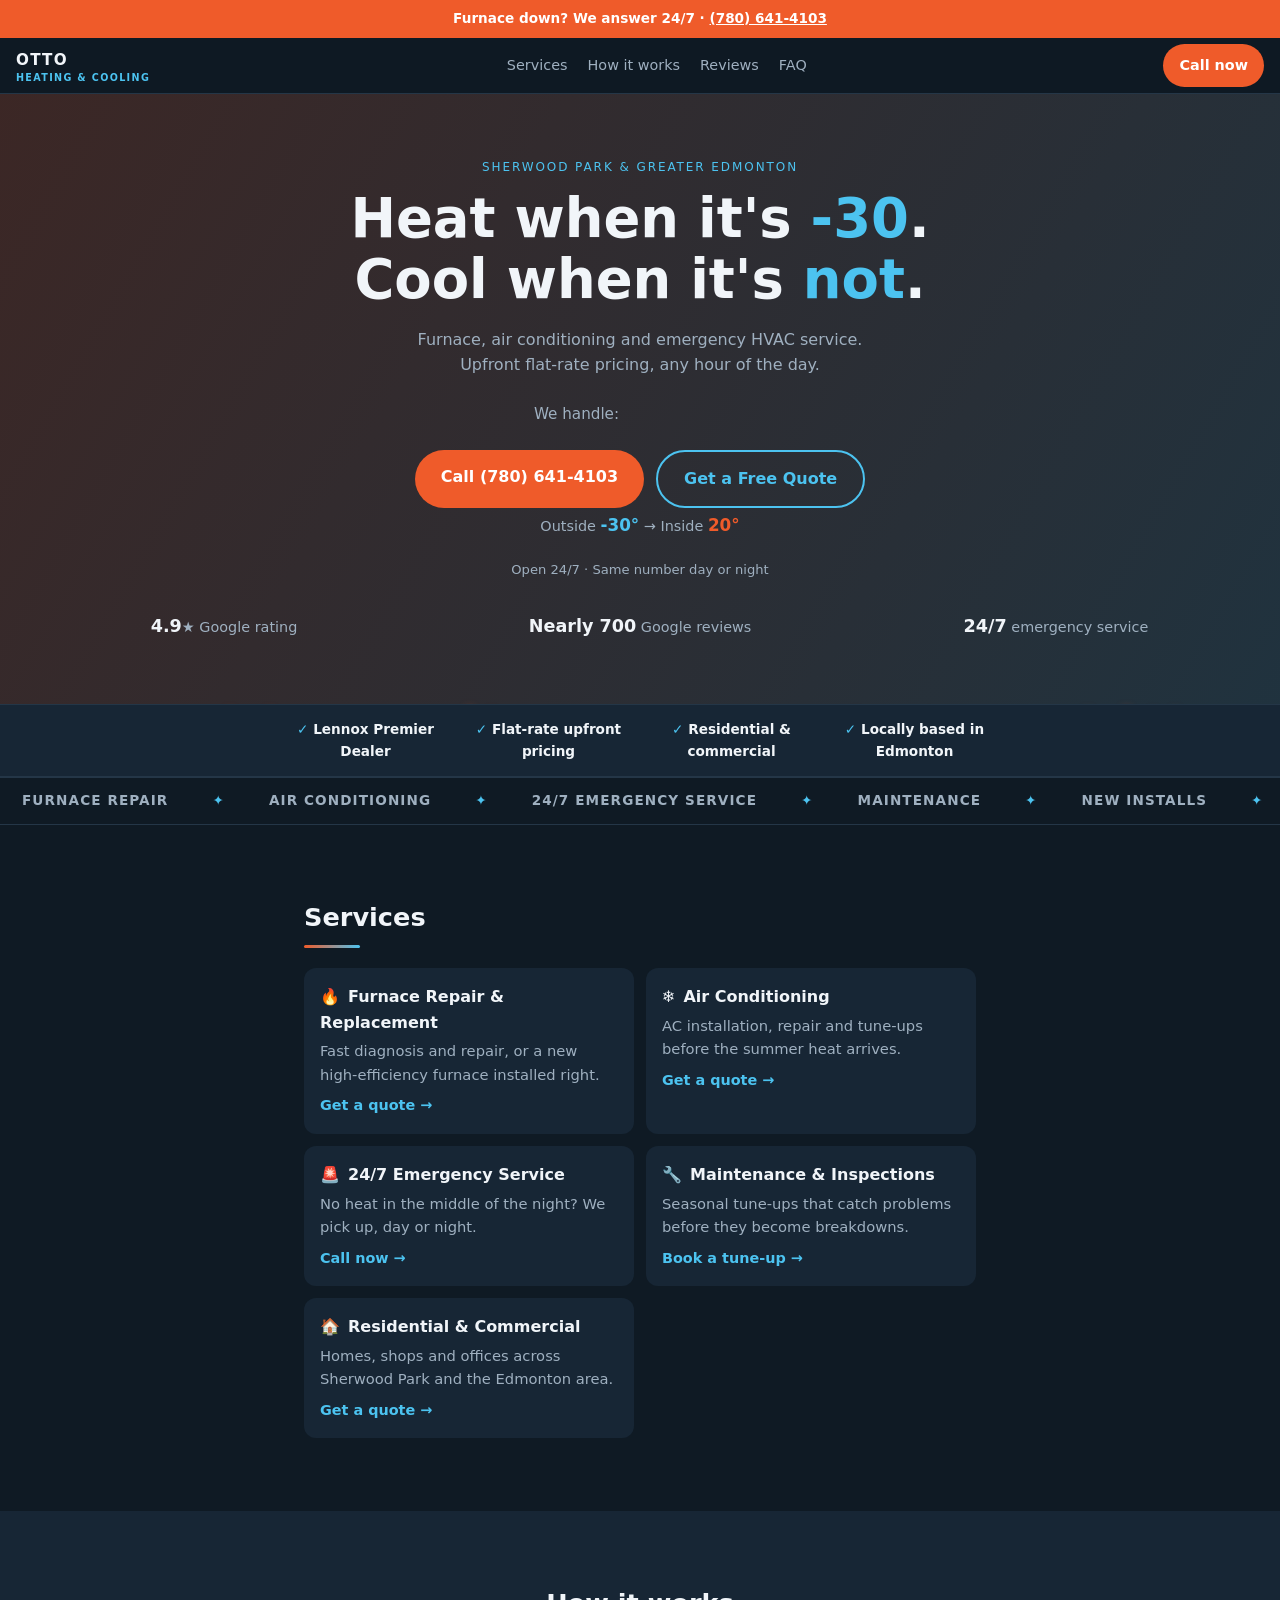
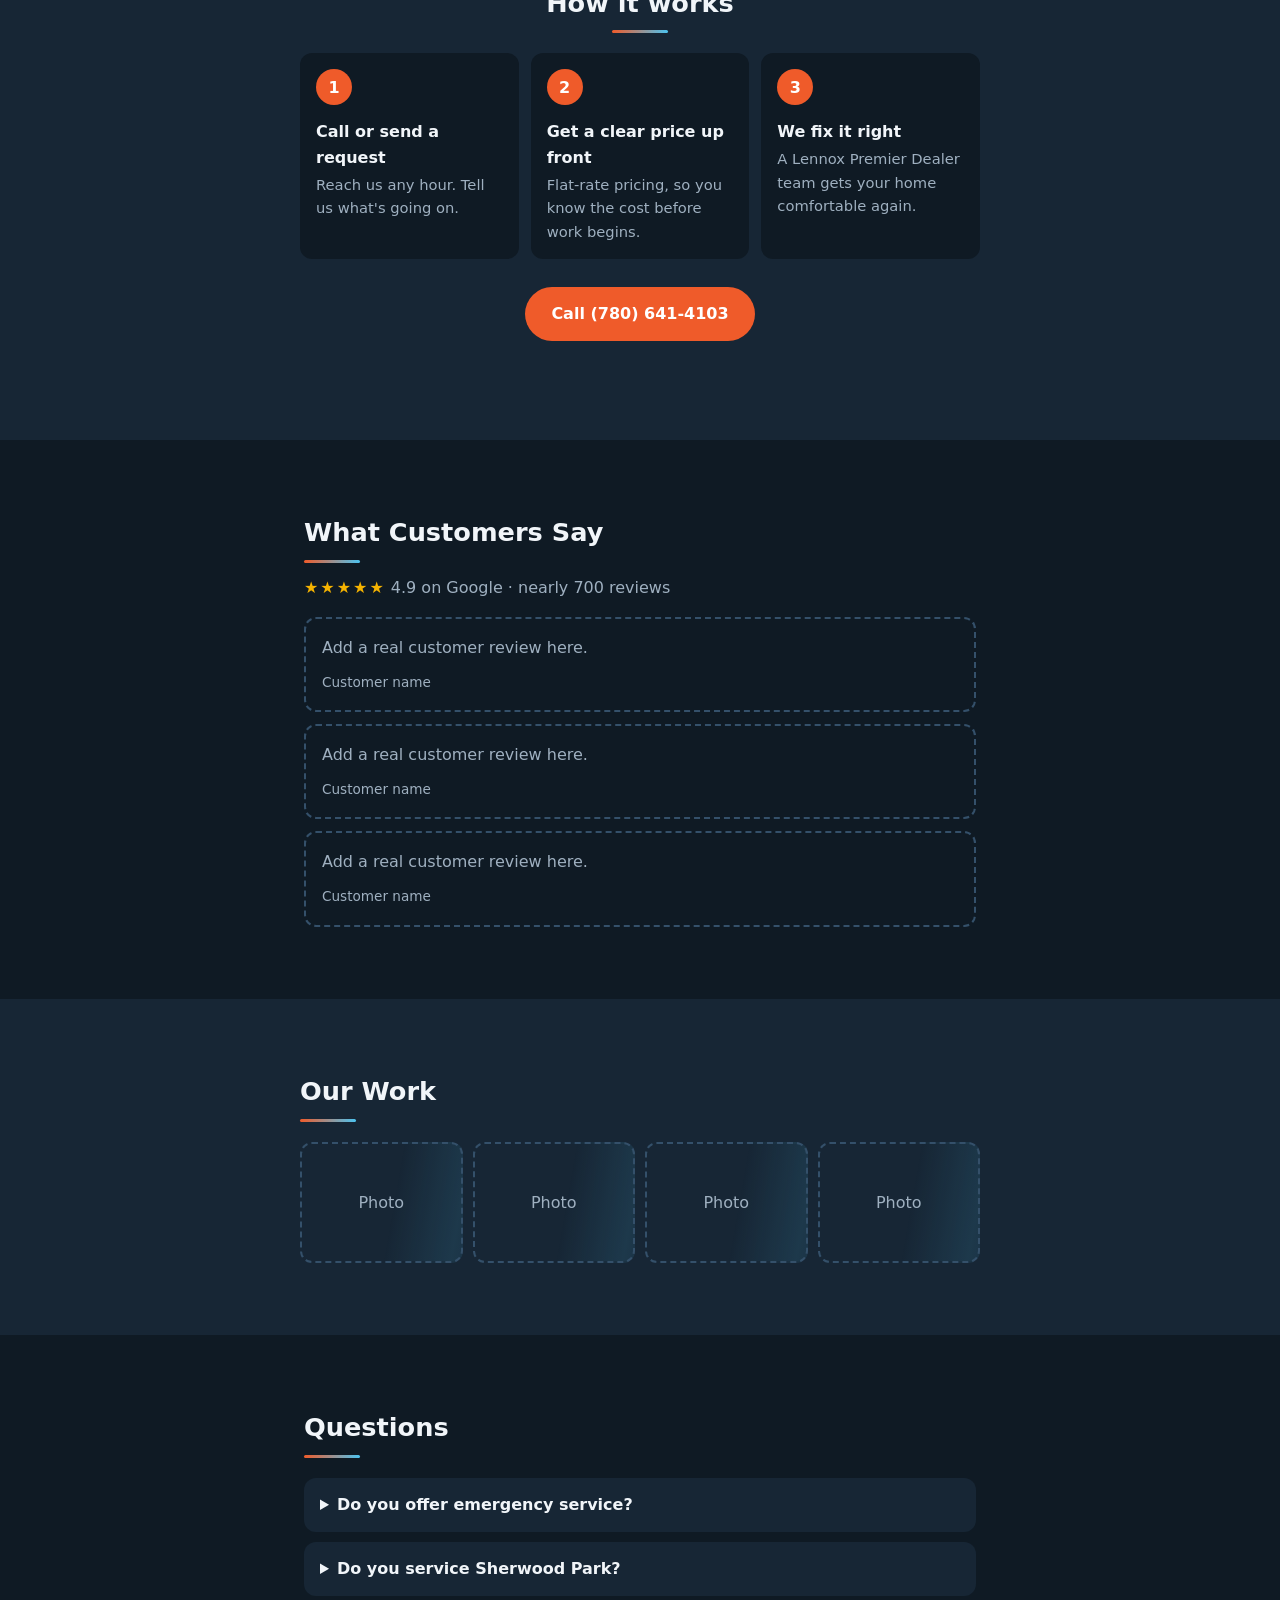
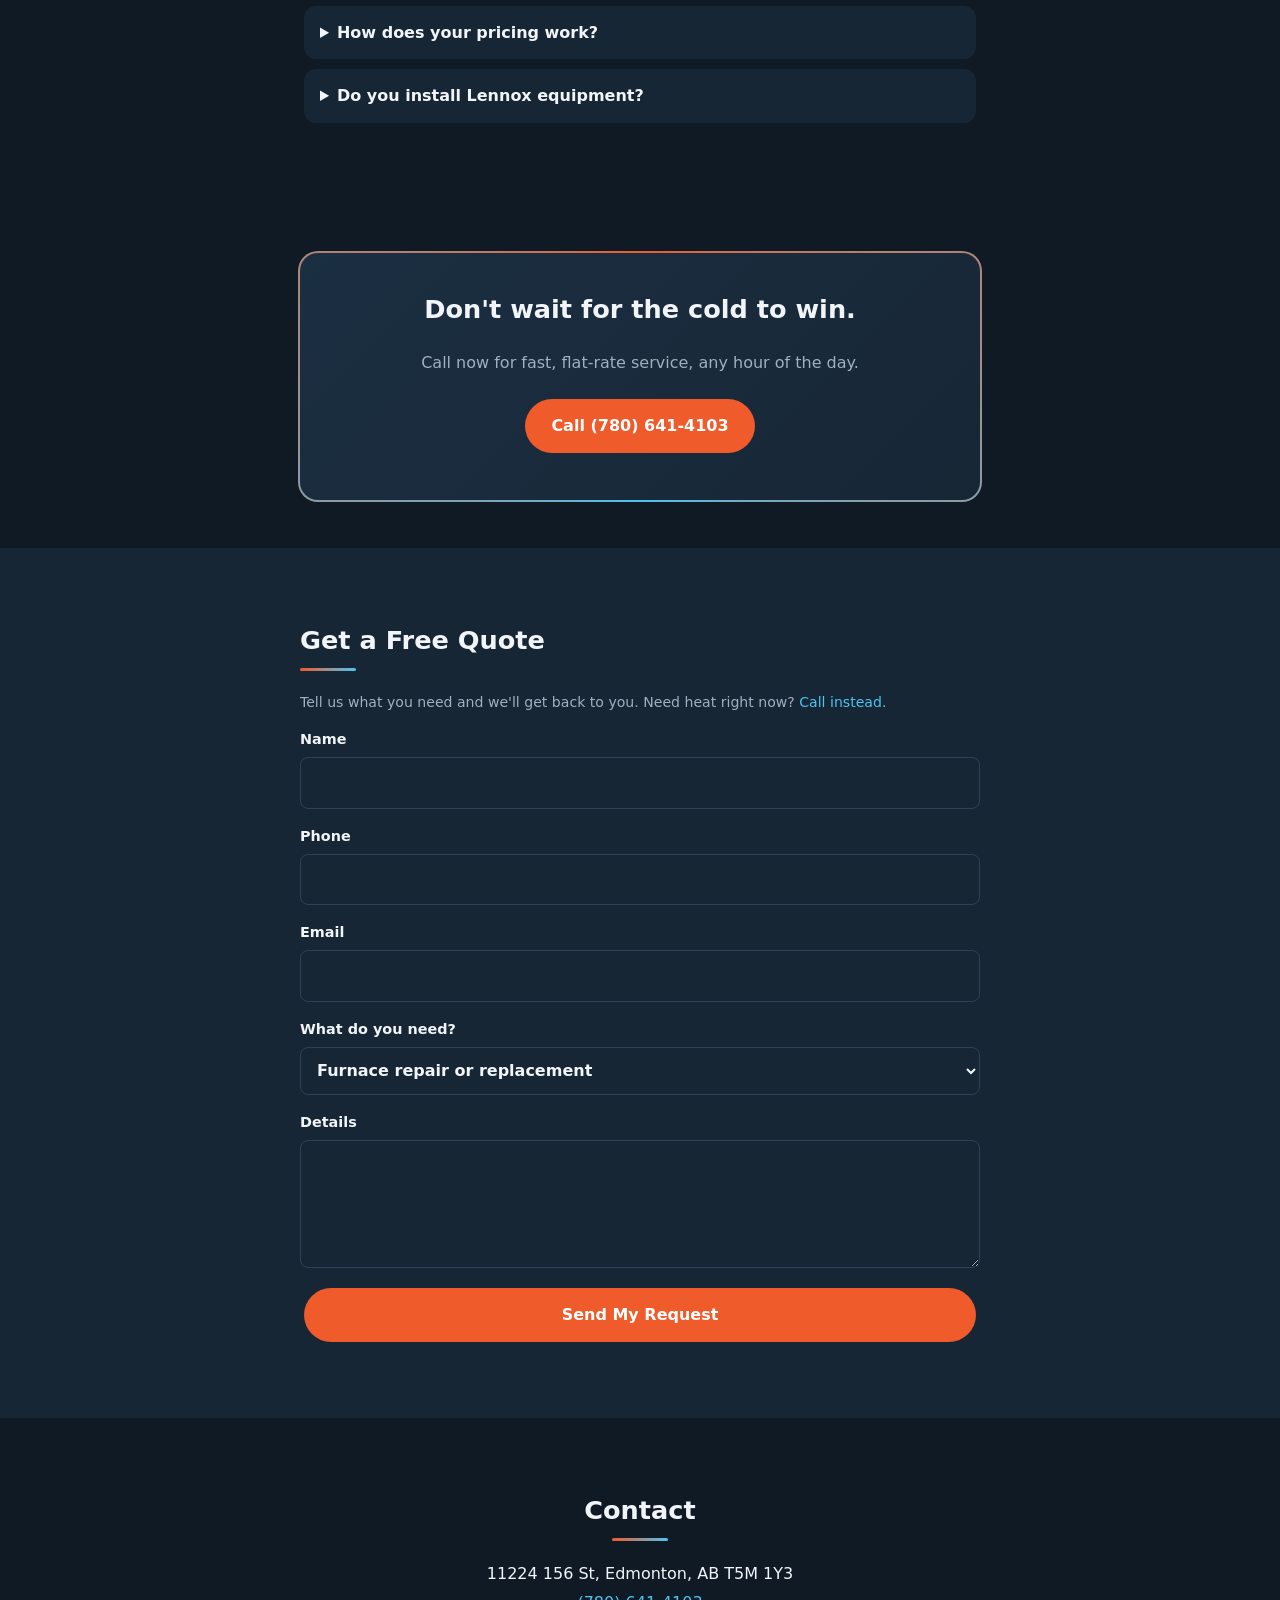
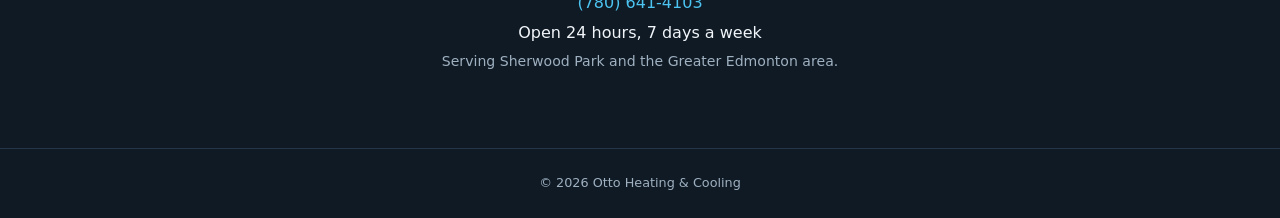
==== commit ff45801b: "Switch all inquiry, quote and booking forms to Web3Forms Co-Authored-By: Claude Sonnet 5.5 <noreply@" ====
--- a/index.html
+++ b/index.html
@@ -114,10 +114,10 @@
     <section id="quote" class="alt">
       <h2 class="reveal">Get a Free Quote</h2>
       <p class="note reveal">Tell us what you need and we'll get back to you. Need heat right now? <a href="tel:+17806414103">Call instead</a>.</p>
-      <form class="form reveal" id="quote-form" action="https://formsubmit.co/designsbylucas1@gmail.com" method="post" data-inquiry data-thanks="We got your request and will get back to you shortly.">
-        <input type="hidden" name="_subject" value="New quote request (Otto site)">
-        <input type="text" name="_honey" class="hp" tabindex="-1" autocomplete="off" aria-hidden="true">
-        <input type="hidden" name="_captcha" value="false">
+      <form class="form reveal" id="quote-form" action="https://api.web3forms.com/submit" method="post" data-inquiry data-email="designsbylucas1@gmail.com" data-thanks="We got your request and will get back to you shortly.">
+        <input type="hidden" name="access_key" value="d33f40a4-aea6-4092-a17c-defc3d2beab8">
+        <input type="hidden" name="subject" value="New quote request (Otto site)">
+        <input type="checkbox" name="botcheck" class="hp" tabindex="-1" autocomplete="off" aria-hidden="true">
         <label>Name <input type="text" name="name" autocomplete="name" required></label>
         <label>Phone <input type="tel" name="phone" autocomplete="tel" required></label>
         <label>Email <input type="email" name="email" autocomplete="email"></label>
